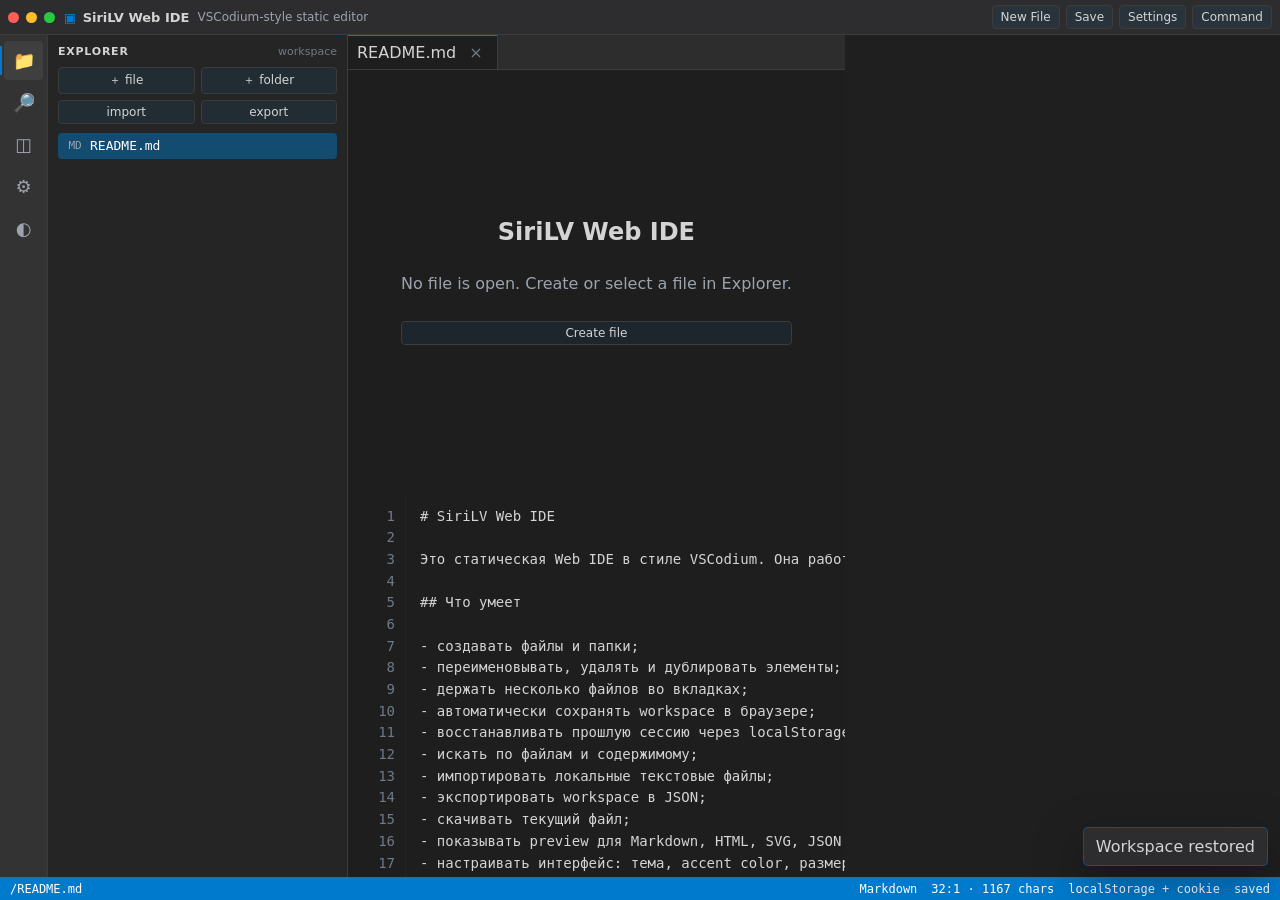
==== web/index.html @ 9ee722bd "Bump Web IDE assets and keep editor shell stable" ====
<!doctype html>
<html lang="ru">
<head>
  <meta charset="utf-8">
  <meta name="viewport" content="width=device-width, initial-scale=1, viewport-fit=cover">
  <meta name="theme-color" content="#1f1f1f">
  <meta name="description" content="SiriLV Web IDE — VSCodium-like static browser IDE for editing files on any device.">
  <title>SiriLV Web IDE</title>
  <link rel="icon" type="image/svg+xml" href="favicon.svg">
  <link rel="stylesheet" href="styles.css?v=20260620-6">
</head>
<body>
  <div class="ide-shell" data-sidebar="explorer">
    <header class="titlebar">
      <button id="toggleSidebar" class="title-icon mobile-only" type="button" aria-label="Open sidebar">☰</button>
      <div class="window-controls" aria-hidden="true"><span></span><span></span><span></span></div>
      <div class="brand"><span class="brand-mark">▣</span><b>SiriLV Web IDE</b><span>VSCodium-style static editor</span></div>
      <nav class="title-actions" aria-label="Project actions">
        <button id="newFileTop" type="button">New File</button>
        <button id="saveTop" type="button">Save</button>
        <button id="settingsTop" type="button">Settings</button>
        <button id="paletteTop" type="button">Command</button>
      </nav>
    </header>

    <aside class="activitybar" aria-label="Activity bar">
      <button class="activity active" type="button" data-panel="explorer" title="Explorer">📁</button>
      <button class="activity" type="button" data-panel="search" title="Search">🔎</button>
      <button class="activity" type="button" data-action="preview" title="Preview">◫</button>
      <button class="activity" type="button" data-panel="settings" title="Settings">⚙</button>
      <button class="activity" type="button" data-action="theme" title="Theme">◐</button>
    </aside>

    <aside id="sidebar" class="sidebar" aria-label="Side bar">
      <section class="side-panel" data-panel-view="explorer">
        <div class="side-head"><b>Explorer</b><span id="workspaceName">workspace</span></div>
        <div class="explorer-actions">
          <button id="newFileSide" type="button" title="New file">＋ file</button>
          <button id="newFolderSide" type="button" title="New folder">＋ folder</button>
          <button id="importSide" type="button" title="Import files">import</button>
          <button id="exportSide" type="button" title="Export workspace">export</button>
        </div>
        <div id="fileTree" class="file-tree" role="tree"></div>
      </section>

      <section class="side-panel" data-panel-view="search" hidden>
        <div class="side-head"><b>Search</b><span>workspace</span></div>
        <input id="searchInput" class="input" type="search" placeholder="Search files and content">
        <div id="searchResults" class="search-results"></div>
      </section>

      <section class="side-panel" data-panel-view="settings" hidden>
        <div class="side-head"><b>Settings</b><span>interface</span></div>
        <div class="settings-grid">
          <label>Theme<select id="setTheme"><option value="dark">Dark</option><option value="light">Light</option><option value="contrast">High contrast</option></select></label>
          <label>Accent<input id="setAccent" type="color"></label>
          <label>Font size<input id="setFontSize" type="range" min="12" max="22"></label>
          <label>Line height<input id="setLineHeight" type="range" min="120" max="190"></label>
          <label>Tab size<input id="setTabSize" type="number" min="2" max="8"></label>
          <label>Explorer width<input id="setSidebarWidth" type="range" min="240" max="440"></label>
          <label class="check"><input id="setWordWrap" type="checkbox"> Word wrap</label>
          <label class="check"><input id="setCompact" type="checkbox"> Compact UI</label>
          <label class="check"><input id="setAutosave" type="checkbox"> Autosave</label>
        </div>
        <div class="settings-actions">
          <button id="resetSettings" type="button">Reset settings</button>
          <button id="resetWorkspace" type="button">Reset workspace</button>
        </div>
      </section>
    </aside>

    <main class="editor-area" aria-label="Editor area">
      <div id="tabs" class="tabs" role="tablist"></div>
      <section id="emptyState" class="empty-state" hidden>
        <h1>SiriLV Web IDE</h1>
        <p>No file is open. Create or select a file in Explorer.</p>
        <button id="emptyNewFile" type="button">Create file</button>
      </section>
      <section id="editorWrap" class="editor-wrap">
        <pre id="lineNumbers" class="line-numbers" aria-hidden="true">1</pre>
        <textarea id="editor" class="editor" spellcheck="false" autocomplete="off" autocapitalize="off" aria-label="Code editor"></textarea>
      </section>
    </main>

    <aside id="previewPanel" class="preview-panel" hidden>
      <header><b id="previewTitle">Preview</b><button id="closePreview" type="button" aria-label="Close preview">×</button></header>
      <div id="previewBody" class="preview-body"></div>
    </aside>

    <footer class="statusbar">
      <span id="statusPath">/README.md</span>
      <span id="statusLang">Markdown</span>
      <span id="statusStats">1:1 · 0 chars</span>
      <span id="statusStorage">cookie/local</span>
      <span id="statusSaved">saved</span>
    </footer>
  </div>

  <div id="contextMenu" class="context-menu" hidden></div>
  <div id="toast" class="toast" role="status" aria-live="polite"></div>

  <section id="commandModal" class="modal" hidden>
    <div class="modal-card">
      <header><b>Command Palette</b><button id="closeCommands" type="button" aria-label="Close command palette">×</button></header>
      <input id="commandInput" class="input" type="search" placeholder="Type a command">
      <div id="commandList" class="command-list"></div>
    </div>
  </section>

  <input id="fileInput" type="file" multiple hidden>
  <script src="app.js?v=20260620-6" defer></script>
</body>
</html>
---- web/styles.css ----
:root{
  color-scheme:dark;
  --bg:#1f1f1f;--side:#252526;--side2:#2d2d30;--act:#333;--editor:#1e1e1e;
  --tab:#2d2d2d;--line:#3c3c3c;--text:#d4d4d4;--muted:#9da3ad;--dim:#707a86;
  --accent:#007acc;--accent-rgb:0,122,204;--bad:#f48771;--good:#4ec9b0;
  --font-size:14px;--line-height:1.55;--tab-size:2;--sidebar-width:300px;
  --mono:"Cascadia Code","JetBrains Mono",Consolas,monospace;--sans:Inter,system-ui,-apple-system,"Segoe UI",sans-serif;
}
[data-theme=light]{color-scheme:light;--bg:#f3f3f3;--side:#f3f3f3;--side2:#e8e8e8;--act:#e5e5e5;--editor:#fff;--tab:#ececec;--line:#d0d0d0;--text:#1f2328;--muted:#59636e;--dim:#7d8590}
[data-theme=contrast]{color-scheme:dark;--bg:#000;--side:#000;--side2:#101010;--act:#000;--editor:#000;--tab:#111;--line:#777;--text:#fff;--muted:#ddd;--dim:#aaa}
*{box-sizing:border-box}html,body{height:100%;margin:0}body{overflow:hidden;background:var(--bg);color:var(--text);font-family:var(--sans);-webkit-font-smoothing:antialiased}button,input,textarea,select{font:inherit}button{color:inherit}button:focus-visible,input:focus-visible,textarea:focus-visible,select:focus-visible{outline:2px solid var(--accent);outline-offset:-2px}
.ide-shell{height:100dvh;display:grid;grid-template-columns:48px var(--sidebar-width) minmax(0,1fr) minmax(320px,34vw);grid-template-rows:35px minmax(0,1fr) 23px;grid-template-areas:"title title title title" "activity sidebar editor preview" "status status status status";background:var(--bg)}
.titlebar{grid-area:title;height:35px;display:flex;align-items:center;gap:10px;padding:0 8px;background:var(--side2);border-bottom:1px solid var(--line);user-select:none}.window-controls{display:flex;gap:7px}.window-controls span{width:11px;height:11px;border-radius:50%;background:#ff5f57}.window-controls span:nth-child(2){background:#ffbd2e}.window-controls span:nth-child(3){background:#28ca42}.brand{min-width:0;display:flex;align-items:center;gap:8px;flex:1}.brand-mark{color:var(--accent);font-family:var(--mono)}.brand b{font-size:13px;white-space:nowrap}.brand span:last-child{color:var(--muted);font-size:12px;overflow:hidden;text-overflow:ellipsis;white-space:nowrap}.title-actions{display:flex;gap:6px}.title-actions button,.explorer-actions button,.settings-actions button,.empty-state button,.title-icon{border:1px solid var(--line);background:rgba(var(--accent-rgb),.08);border-radius:4px;padding:4px 8px;color:var(--text);cursor:pointer;font-size:12px}.title-actions button:hover,.explorer-actions button:hover,.settings-actions button:hover,.empty-state button:hover{background:rgba(var(--accent-rgb),.2);border-color:var(--accent)}
.activitybar{grid-area:activity;display:flex;flex-direction:column;gap:3px;padding:6px 4px;background:var(--act);border-right:1px solid var(--line)}.activity{width:39px;height:39px;border:0;border-radius:4px;background:transparent;color:var(--muted);cursor:pointer;font-size:18px;position:relative}.activity:hover,.activity.active{color:var(--text);background:rgba(255,255,255,.06)}.activity.active:before{content:"";position:absolute;left:-4px;top:5px;bottom:5px;width:2px;background:var(--accent)}
.sidebar{grid-area:sidebar;min-width:0;overflow:auto;background:var(--side);border-right:1px solid var(--line)}.side-panel{padding:10px}.side-head{display:flex;justify-content:space-between;gap:8px;align-items:baseline;margin-bottom:9px}.side-head b{text-transform:uppercase;letter-spacing:.07em;font-size:11px}.side-head span{color:var(--dim);font-size:11px;overflow:hidden;text-overflow:ellipsis;white-space:nowrap}.explorer-actions{display:grid;grid-template-columns:repeat(2,minmax(0,1fr));gap:6px;margin-bottom:9px}.input,.settings-grid input,.settings-grid select{width:100%;border:1px solid var(--line);background:var(--editor);color:var(--text);border-radius:4px;padding:7px 8px}
.file-tree{font:13px/1.42 var(--mono)}.tree-root,.tree-children{display:grid;gap:1px}.tree-children{margin-left:14px}.tree-row{width:100%;min-width:0;display:grid;grid-template-columns:22px minmax(0,1fr);gap:4px;align-items:center;border:0;border-radius:4px;padding:4px 6px;background:transparent;color:var(--text);text-align:left;cursor:pointer}.tree-row:hover,.tree-row.active{background:rgba(var(--accent-rgb),.16)}.tree-row.active{color:#fff;background:rgba(var(--accent-rgb),.45)}.tree-icon{color:var(--muted);font-size:11px;text-align:center}.tree-name{overflow:hidden;text-overflow:ellipsis;white-space:nowrap}.tree-node.collapsed>.tree-children{display:none}
.search-results{display:grid;gap:6px;margin-top:10px}.search-item{border:1px solid transparent;border-radius:5px;background:transparent;color:var(--text);padding:7px;cursor:pointer;text-align:left}.search-item:hover{background:rgba(var(--accent-rgb),.12);border-color:rgba(var(--accent-rgb),.25)}.search-item b{display:block;color:var(--accent);font:12px var(--mono);overflow:hidden;text-overflow:ellipsis;white-space:nowrap}.search-item span{display:block;color:var(--muted);font-size:12px;overflow:hidden;text-overflow:ellipsis;white-space:nowrap}.settings-grid{display:grid;gap:10px}.settings-grid label{display:grid;gap:5px;color:var(--muted);font-size:12px}.settings-grid .check{grid-template-columns:auto 1fr;align-items:center;color:var(--text)}.settings-grid .check input{width:auto}.settings-actions{display:grid;gap:7px;margin-top:14px}
.editor-area{grid-area:editor;min-width:0;min-height:0;display:flex;flex-direction:column;background:var(--editor)}.tabs{height:35px;display:flex;align-items:end;overflow-x:auto;overflow-y:hidden;background:var(--tab);border-bottom:1px solid var(--line)}.tab{height:34px;max-width:240px;min-width:90px;display:flex;align-items:center;gap:8px;border:0;border-right:1px solid var(--line);background:var(--tab);color:var(--muted);cursor:pointer;padding:0 9px}.tab.active{background:var(--editor);color:var(--text);box-shadow:inset 0 1px 0 var(--accent)}.tab.dirty span:after{content:" •";color:var(--good)}.tab span{flex:1;overflow:hidden;text-overflow:ellipsis;white-space:nowrap}.tab i{font-style:normal;color:var(--dim);border-radius:4px;padding:0 5px}.tab i:hover{color:var(--text);background:rgba(255,255,255,.1)}
.editor-wrap{min-height:0;flex:1;display:grid;grid-template-columns:58px minmax(0,1fr);background:var(--editor)}.line-numbers,.editor{margin:0;border:0;outline:0;font:var(--font-size)/var(--line-height) var(--mono);tab-size:var(--tab-size)}.line-numbers{overflow:hidden;text-align:right;padding:12px 10px;color:var(--dim);background:var(--editor);border-right:1px solid rgba(255,255,255,.03);user-select:none}.editor{width:100%;height:100%;resize:none;padding:12px 14px;color:var(--text);background:transparent;caret-color:var(--accent);overflow:auto;white-space:pre}[data-wrap=true] .editor{white-space:pre-wrap;word-break:break-word}.empty-state{min-height:0;flex:1;display:grid;place-content:center;gap:12px;padding:20px;color:var(--muted);text-align:center}.empty-state h1{margin:0;color:var(--text)}
.preview-panel{grid-area:preview;min-width:0;min-height:0;display:flex;flex-direction:column;background:var(--side);border-left:1px solid var(--line)}.preview-panel[hidden]{display:none}.preview-panel header,.modal-card header{height:35px;display:flex;align-items:center;justify-content:space-between;gap:8px;padding:0 10px;border-bottom:1px solid var(--line);background:var(--side2)}.preview-panel button,.modal-card header button{border:0;background:transparent;color:var(--muted);font-size:22px;cursor:pointer}.preview-body{min-height:0;flex:1;overflow:auto;padding:12px}.preview-body iframe{width:100%;height:100%;min-height:420px;border:1px solid var(--line);background:#fff}.preview-body pre{margin:0;white-space:pre-wrap;font:13px/1.55 var(--mono)}.markdown-preview{line-height:1.65}.markdown-preview h1,.markdown-preview h2,.markdown-preview h3{color:var(--text)}.markdown-preview code{font-family:var(--mono);padding:2px 5px;border-radius:4px;background:rgba(255,255,255,.08)}
.statusbar{grid-area:status;display:flex;align-items:center;gap:14px;overflow:auto;padding:0 10px;background:var(--accent);color:#fff;font:12px var(--mono);white-space:nowrap}.statusbar span:first-child{flex:1;overflow:hidden;text-overflow:ellipsis}.context-menu{position:fixed;z-index:1000;width:188px;padding:5px;border:1px solid var(--line);border-radius:5px;background:var(--side2);box-shadow:0 18px 50px rgba(0,0,0,.35)}.context-menu button{display:block;width:100%;border:0;border-radius:4px;background:transparent;color:var(--text);padding:7px 9px;text-align:left;cursor:pointer}.context-menu button:hover{background:rgba(var(--accent-rgb),.24)}.toast{position:fixed;right:12px;bottom:34px;z-index:1100;opacity:0;transform:translateY(8px);pointer-events:none;padding:9px 12px;border:1px solid rgba(var(--accent-rgb),.45);border-radius:5px;background:var(--side2);box-shadow:0 18px 50px rgba(0,0,0,.35);transition:.16s}.toast.show{opacity:1;transform:translateY(0)}.toast.error{border-color:var(--bad);color:var(--bad)}
.modal{position:fixed;inset:0;z-index:900;display:grid;place-items:start center;padding:10vh 14px;background:rgba(0,0,0,.45)}.modal[hidden]{display:none}.modal-card{width:min(680px,100%);max-height:78vh;overflow:hidden;display:flex;flex-direction:column;border:1px solid var(--line);border-radius:8px;background:var(--side);box-shadow:0 24px 70px rgba(0,0,0,.45)}.modal-card .input{border-radius:0;border-left:0;border-right:0}.command-list{overflow:auto;padding:6px}.command-list button{display:block;width:100%;border:0;border-radius:5px;background:transparent;color:var(--text);padding:10px;text-align:left;cursor:pointer}.command-list button:hover,.command-list button.active{background:rgba(var(--accent-rgb),.22)}.empty{color:var(--dim);padding:8px;font-size:12px}.mobile-only{display:none}
@media(max-width:980px){.ide-shell{grid-template-columns:48px minmax(0,1fr);grid-template-areas:"title title" "activity editor" "status status"}.sidebar{position:fixed;left:48px;top:35px;bottom:23px;z-index:600;width:min(var(--sidebar-width),calc(100vw - 48px));transform:translateX(-112%);transition:.18s;box-shadow:0 24px 70px rgba(0,0,0,.45)}body.show-sidebar .sidebar{transform:translateX(0)}.preview-panel{position:fixed;right:0;top:35px;bottom:23px;z-index:520;width:min(460px,100vw);box-shadow:0 24px 70px rgba(0,0,0,.45)}.mobile-only{display:inline-flex}.brand span:last-child,.title-actions button:nth-child(4){display:none}}
@media(max-width:560px){.ide-shell{grid-template-columns:minmax(0,1fr);grid-template-areas:"title" "editor" "status"}.activitybar{display:none}.sidebar{left:0;width:min(360px,92vw)}.titlebar{gap:5px}.window-controls{display:none}.brand b{font-size:12px}.title-actions button{padding:4px 6px;font-size:11px}.title-actions button:nth-child(1){display:none}.editor-wrap{grid-template-columns:42px minmax(0,1fr)}.line-numbers,.editor{font-size:max(13px,var(--font-size))}.line-numbers{padding-left:4px;padding-right:6px}.editor{padding-left:9px}.statusbar{gap:9px;font-size:11px}.toast{left:10px;right:10px;text-align:center}}
@media(prefers-reduced-motion:reduce){*{animation-duration:.001ms!important;transition-duration:.001ms!important}}
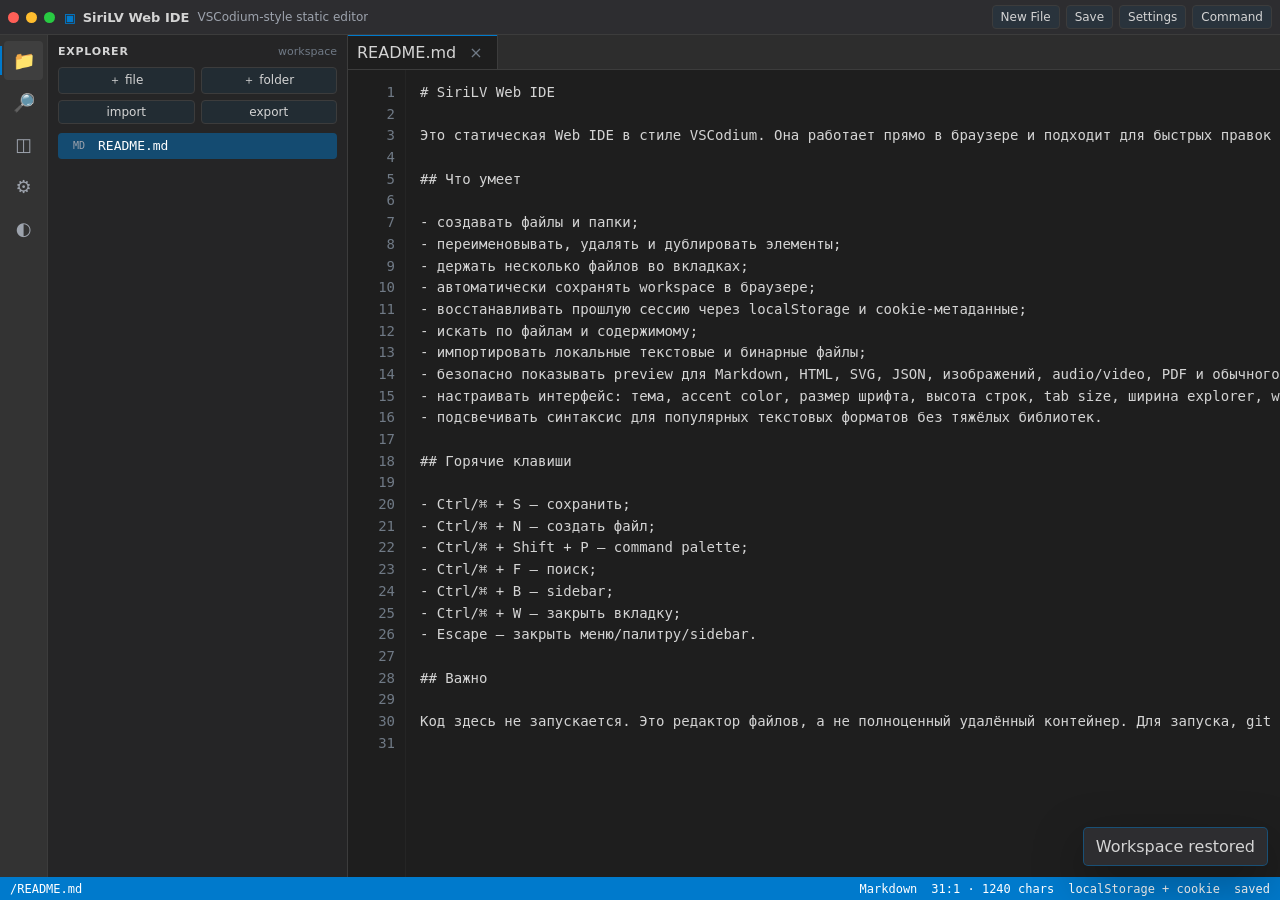
==== commit c274c4ff: "Bump Web IDE CSS after preview layout fix" ====
--- a/web/index.html
+++ b/web/index.html
@@ -7,7 +7,7 @@
   <meta name="description" content="SiriLV Web IDE — VSCodium-like static browser IDE for editing files on any device.">
   <title>SiriLV Web IDE</title>
   <link rel="icon" type="image/svg+xml" href="favicon.svg">
-  <link rel="stylesheet" href="styles.css?v=20260620-6">
+  <link rel="stylesheet" href="styles.css?v=20260620-7">
 </head>
 <body>
   <div class="ide-shell" data-sidebar="explorer">
--- a/web/styles.css
+++ b/web/styles.css
@@ -8,18 +8,19 @@
 }
 [data-theme=light]{color-scheme:light;--bg:#f3f3f3;--side:#f3f3f3;--side2:#e8e8e8;--act:#e5e5e5;--editor:#fff;--tab:#ececec;--line:#d0d0d0;--text:#1f2328;--muted:#59636e;--dim:#7d8590}
 [data-theme=contrast]{color-scheme:dark;--bg:#000;--side:#000;--side2:#101010;--act:#000;--editor:#000;--tab:#111;--line:#777;--text:#fff;--muted:#ddd;--dim:#aaa}
-*{box-sizing:border-box}html,body{height:100%;margin:0}body{overflow:hidden;background:var(--bg);color:var(--text);font-family:var(--sans);-webkit-font-smoothing:antialiased}button,input,textarea,select{font:inherit}button{color:inherit}button:focus-visible,input:focus-visible,textarea:focus-visible,select:focus-visible{outline:2px solid var(--accent);outline-offset:-2px}
-.ide-shell{height:100dvh;display:grid;grid-template-columns:48px var(--sidebar-width) minmax(0,1fr) minmax(320px,34vw);grid-template-rows:35px minmax(0,1fr) 23px;grid-template-areas:"title title title title" "activity sidebar editor preview" "status status status status";background:var(--bg)}
-.titlebar{grid-area:title;height:35px;display:flex;align-items:center;gap:10px;padding:0 8px;background:var(--side2);border-bottom:1px solid var(--line);user-select:none}.window-controls{display:flex;gap:7px}.window-controls span{width:11px;height:11px;border-radius:50%;background:#ff5f57}.window-controls span:nth-child(2){background:#ffbd2e}.window-controls span:nth-child(3){background:#28ca42}.brand{min-width:0;display:flex;align-items:center;gap:8px;flex:1}.brand-mark{color:var(--accent);font-family:var(--mono)}.brand b{font-size:13px;white-space:nowrap}.brand span:last-child{color:var(--muted);font-size:12px;overflow:hidden;text-overflow:ellipsis;white-space:nowrap}.title-actions{display:flex;gap:6px}.title-actions button,.explorer-actions button,.settings-actions button,.empty-state button,.title-icon{border:1px solid var(--line);background:rgba(var(--accent-rgb),.08);border-radius:4px;padding:4px 8px;color:var(--text);cursor:pointer;font-size:12px}.title-actions button:hover,.explorer-actions button:hover,.settings-actions button:hover,.empty-state button:hover{background:rgba(var(--accent-rgb),.2);border-color:var(--accent)}
+[data-compact=true]{--font-size:13px}*{box-sizing:border-box}html,body{height:100%;margin:0}body{overflow:hidden;background:var(--bg);color:var(--text);font-family:var(--sans);-webkit-font-smoothing:antialiased}[hidden]{display:none!important}button,input,textarea,select{font:inherit}button{color:inherit}button:focus-visible,input:focus-visible,textarea:focus-visible,select:focus-visible{outline:2px solid var(--accent);outline-offset:-2px}
+.ide-shell{height:100dvh;display:grid;grid-template-columns:48px var(--sidebar-width) minmax(0,1fr);grid-template-rows:35px minmax(0,1fr) 23px;grid-template-areas:"title title title" "activity sidebar editor" "status status status";background:var(--bg)}.ide-shell:has(.preview-panel:not([hidden])){grid-template-columns:48px var(--sidebar-width) minmax(0,1fr) minmax(320px,34vw);grid-template-areas:"title title title title" "activity sidebar editor preview" "status status status status"}
+.titlebar{grid-area:title;height:35px;display:flex;align-items:center;gap:10px;padding:0 8px;background:var(--side2);border-bottom:1px solid var(--line);user-select:none}.window-controls{display:flex;gap:7px}.window-controls span{width:11px;height:11px;border-radius:50%;background:#ff5f57}.window-controls span:nth-child(2){background:#ffbd2e}.window-controls span:nth-child(3){background:#28ca42}.brand{min-width:0;display:flex;align-items:center;gap:8px;flex:1}.brand-mark{color:var(--accent);font-family:var(--mono)}.brand b{font-size:13px;white-space:nowrap}.brand span:last-child{color:var(--muted);font-size:12px;overflow:hidden;text-overflow:ellipsis;white-space:nowrap}.title-actions{display:flex;gap:6px}.title-actions button,.explorer-actions button,.settings-actions button,.empty-state button,.title-icon,.binary-actions button{border:1px solid var(--line);background:rgba(var(--accent-rgb),.08);border-radius:4px;padding:4px 8px;color:var(--text);cursor:pointer;font-size:12px}.title-actions button:hover,.explorer-actions button:hover,.settings-actions button:hover,.empty-state button:hover,.binary-actions button:hover{background:rgba(var(--accent-rgb),.2);border-color:var(--accent)}
 .activitybar{grid-area:activity;display:flex;flex-direction:column;gap:3px;padding:6px 4px;background:var(--act);border-right:1px solid var(--line)}.activity{width:39px;height:39px;border:0;border-radius:4px;background:transparent;color:var(--muted);cursor:pointer;font-size:18px;position:relative}.activity:hover,.activity.active{color:var(--text);background:rgba(255,255,255,.06)}.activity.active:before{content:"";position:absolute;left:-4px;top:5px;bottom:5px;width:2px;background:var(--accent)}
 .sidebar{grid-area:sidebar;min-width:0;overflow:auto;background:var(--side);border-right:1px solid var(--line)}.side-panel{padding:10px}.side-head{display:flex;justify-content:space-between;gap:8px;align-items:baseline;margin-bottom:9px}.side-head b{text-transform:uppercase;letter-spacing:.07em;font-size:11px}.side-head span{color:var(--dim);font-size:11px;overflow:hidden;text-overflow:ellipsis;white-space:nowrap}.explorer-actions{display:grid;grid-template-columns:repeat(2,minmax(0,1fr));gap:6px;margin-bottom:9px}.input,.settings-grid input,.settings-grid select{width:100%;border:1px solid var(--line);background:var(--editor);color:var(--text);border-radius:4px;padding:7px 8px}
-.file-tree{font:13px/1.42 var(--mono)}.tree-root,.tree-children{display:grid;gap:1px}.tree-children{margin-left:14px}.tree-row{width:100%;min-width:0;display:grid;grid-template-columns:22px minmax(0,1fr);gap:4px;align-items:center;border:0;border-radius:4px;padding:4px 6px;background:transparent;color:var(--text);text-align:left;cursor:pointer}.tree-row:hover,.tree-row.active{background:rgba(var(--accent-rgb),.16)}.tree-row.active{color:#fff;background:rgba(var(--accent-rgb),.45)}.tree-icon{color:var(--muted);font-size:11px;text-align:center}.tree-name{overflow:hidden;text-overflow:ellipsis;white-space:nowrap}.tree-node.collapsed>.tree-children{display:none}
+.file-tree{font:13px/1.42 var(--mono)}.tree-root,.tree-children{display:grid;gap:1px}.tree-children{margin-left:14px}.tree-row{width:100%;min-width:0;display:grid;grid-template-columns:30px minmax(0,1fr);gap:4px;align-items:center;border:0;border-radius:4px;padding:4px 6px;background:transparent;color:var(--text);text-align:left;cursor:pointer}.tree-row:hover,.tree-row.active{background:rgba(var(--accent-rgb),.16)}.tree-row.active{color:#fff;background:rgba(var(--accent-rgb),.45)}.tree-icon{color:var(--muted);font-size:10px;text-align:center}.tree-name{overflow:hidden;text-overflow:ellipsis;white-space:nowrap}.tree-node.collapsed>.tree-children{display:none}
 .search-results{display:grid;gap:6px;margin-top:10px}.search-item{border:1px solid transparent;border-radius:5px;background:transparent;color:var(--text);padding:7px;cursor:pointer;text-align:left}.search-item:hover{background:rgba(var(--accent-rgb),.12);border-color:rgba(var(--accent-rgb),.25)}.search-item b{display:block;color:var(--accent);font:12px var(--mono);overflow:hidden;text-overflow:ellipsis;white-space:nowrap}.search-item span{display:block;color:var(--muted);font-size:12px;overflow:hidden;text-overflow:ellipsis;white-space:nowrap}.settings-grid{display:grid;gap:10px}.settings-grid label{display:grid;gap:5px;color:var(--muted);font-size:12px}.settings-grid .check{grid-template-columns:auto 1fr;align-items:center;color:var(--text)}.settings-grid .check input{width:auto}.settings-actions{display:grid;gap:7px;margin-top:14px}
 .editor-area{grid-area:editor;min-width:0;min-height:0;display:flex;flex-direction:column;background:var(--editor)}.tabs{height:35px;display:flex;align-items:end;overflow-x:auto;overflow-y:hidden;background:var(--tab);border-bottom:1px solid var(--line)}.tab{height:34px;max-width:240px;min-width:90px;display:flex;align-items:center;gap:8px;border:0;border-right:1px solid var(--line);background:var(--tab);color:var(--muted);cursor:pointer;padding:0 9px}.tab.active{background:var(--editor);color:var(--text);box-shadow:inset 0 1px 0 var(--accent)}.tab.dirty span:after{content:" •";color:var(--good)}.tab span{flex:1;overflow:hidden;text-overflow:ellipsis;white-space:nowrap}.tab i{font-style:normal;color:var(--dim);border-radius:4px;padding:0 5px}.tab i:hover{color:var(--text);background:rgba(255,255,255,.1)}
-.editor-wrap{min-height:0;flex:1;display:grid;grid-template-columns:58px minmax(0,1fr);background:var(--editor)}.line-numbers,.editor{margin:0;border:0;outline:0;font:var(--font-size)/var(--line-height) var(--mono);tab-size:var(--tab-size)}.line-numbers{overflow:hidden;text-align:right;padding:12px 10px;color:var(--dim);background:var(--editor);border-right:1px solid rgba(255,255,255,.03);user-select:none}.editor{width:100%;height:100%;resize:none;padding:12px 14px;color:var(--text);background:transparent;caret-color:var(--accent);overflow:auto;white-space:pre}[data-wrap=true] .editor{white-space:pre-wrap;word-break:break-word}.empty-state{min-height:0;flex:1;display:grid;place-content:center;gap:12px;padding:20px;color:var(--muted);text-align:center}.empty-state h1{margin:0;color:var(--text)}
-.preview-panel{grid-area:preview;min-width:0;min-height:0;display:flex;flex-direction:column;background:var(--side);border-left:1px solid var(--line)}.preview-panel[hidden]{display:none}.preview-panel header,.modal-card header{height:35px;display:flex;align-items:center;justify-content:space-between;gap:8px;padding:0 10px;border-bottom:1px solid var(--line);background:var(--side2)}.preview-panel button,.modal-card header button{border:0;background:transparent;color:var(--muted);font-size:22px;cursor:pointer}.preview-body{min-height:0;flex:1;overflow:auto;padding:12px}.preview-body iframe{width:100%;height:100%;min-height:420px;border:1px solid var(--line);background:#fff}.preview-body pre{margin:0;white-space:pre-wrap;font:13px/1.55 var(--mono)}.markdown-preview{line-height:1.65}.markdown-preview h1,.markdown-preview h2,.markdown-preview h3{color:var(--text)}.markdown-preview code{font-family:var(--mono);padding:2px 5px;border-radius:4px;background:rgba(255,255,255,.08)}
+.editor-wrap{min-height:0;flex:1;display:grid;grid-template-columns:58px minmax(0,1fr);background:var(--editor)}.line-numbers,.editor,.highlight-layer{margin:0;border:0;outline:0;font:var(--font-size)/var(--line-height) var(--mono);tab-size:var(--tab-size)}.line-numbers{overflow:hidden;text-align:right;padding:12px 10px;color:var(--dim);background:var(--editor);border-right:1px solid rgba(255,255,255,.03);user-select:none}.editor-cell{position:relative;min-width:0;min-height:0;overflow:hidden}.highlight-layer,.editor{position:absolute;inset:0;width:100%;height:100%;padding:12px 14px;overflow:auto;white-space:pre}.highlight-layer{pointer-events:none;color:var(--text);background:transparent}.editor{resize:none;color:transparent;background:transparent;caret-color:var(--text);z-index:2}.editor::selection{background:rgba(var(--accent-rgb),.38);color:transparent}.editor-cell.no-highlight .editor{color:var(--text)}.editor-cell.no-highlight .highlight-layer{display:none}[data-wrap=true] .editor,[data-wrap=true] .highlight-layer{white-space:pre-wrap;word-break:break-word}.tok-com{color:#6a9955}.tok-str{color:#ce9178}.tok-kw{color:#569cd6}.tok-key{color:#9cdcfe}.tok-num{color:#b5cea8}.empty-state{min-height:0;flex:1;display:grid;place-content:center;gap:12px;padding:20px;color:var(--muted);text-align:center}.empty-state h1{margin:0;color:var(--text)}
+.binary-view{min-height:0;flex:1;overflow:auto;padding:18px;background:var(--editor)}.binary-card{max-width:980px;margin:0 auto;border:1px solid var(--line);background:rgba(255,255,255,.03);border-radius:8px;padding:16px}.binary-card h2{margin:0 0 6px}.binary-card p{margin:0 0 12px;color:var(--muted)}.binary-actions{margin:0 0 14px}.binary-image{display:block;max-width:100%;max-height:72vh;margin:auto;object-fit:contain;background:#111}.binary-frame{width:100%;height:70vh;border:1px solid var(--line);background:#fff}.binary-card audio,.binary-card video,.preview-body audio,.preview-body video{width:100%;max-height:72vh}.binary-placeholder{display:grid;place-items:center;min-height:240px;border:1px dashed var(--line);color:var(--muted)}
+.preview-panel{grid-area:preview;min-width:0;min-height:0;display:flex;flex-direction:column;background:var(--side);border-left:1px solid var(--line)}.preview-panel header,.modal-card header{height:35px;display:flex;align-items:center;justify-content:space-between;gap:8px;padding:0 10px;border-bottom:1px solid var(--line);background:var(--side2)}.preview-panel button,.modal-card header button{border:0;background:transparent;color:var(--muted);font-size:22px;cursor:pointer}.preview-body{min-height:0;flex:1;overflow:auto;padding:12px}.preview-body iframe{width:100%;height:100%;min-height:420px;border:1px solid var(--line);background:#fff}.preview-body pre{margin:0;white-space:pre-wrap;font:13px/1.55 var(--mono)}.preview-body .binary-image{max-height:70vh}.svg-preview svg{max-width:100%;height:auto}.markdown-preview{line-height:1.65}.markdown-preview h1,.markdown-preview h2,.markdown-preview h3{color:var(--text)}.markdown-preview code{font-family:var(--mono);padding:2px 5px;border-radius:4px;background:rgba(255,255,255,.08)}
 .statusbar{grid-area:status;display:flex;align-items:center;gap:14px;overflow:auto;padding:0 10px;background:var(--accent);color:#fff;font:12px var(--mono);white-space:nowrap}.statusbar span:first-child{flex:1;overflow:hidden;text-overflow:ellipsis}.context-menu{position:fixed;z-index:1000;width:188px;padding:5px;border:1px solid var(--line);border-radius:5px;background:var(--side2);box-shadow:0 18px 50px rgba(0,0,0,.35)}.context-menu button{display:block;width:100%;border:0;border-radius:4px;background:transparent;color:var(--text);padding:7px 9px;text-align:left;cursor:pointer}.context-menu button:hover{background:rgba(var(--accent-rgb),.24)}.toast{position:fixed;right:12px;bottom:34px;z-index:1100;opacity:0;transform:translateY(8px);pointer-events:none;padding:9px 12px;border:1px solid rgba(var(--accent-rgb),.45);border-radius:5px;background:var(--side2);box-shadow:0 18px 50px rgba(0,0,0,.35);transition:.16s}.toast.show{opacity:1;transform:translateY(0)}.toast.error{border-color:var(--bad);color:var(--bad)}
-.modal{position:fixed;inset:0;z-index:900;display:grid;place-items:start center;padding:10vh 14px;background:rgba(0,0,0,.45)}.modal[hidden]{display:none}.modal-card{width:min(680px,100%);max-height:78vh;overflow:hidden;display:flex;flex-direction:column;border:1px solid var(--line);border-radius:8px;background:var(--side);box-shadow:0 24px 70px rgba(0,0,0,.45)}.modal-card .input{border-radius:0;border-left:0;border-right:0}.command-list{overflow:auto;padding:6px}.command-list button{display:block;width:100%;border:0;border-radius:5px;background:transparent;color:var(--text);padding:10px;text-align:left;cursor:pointer}.command-list button:hover,.command-list button.active{background:rgba(var(--accent-rgb),.22)}.empty{color:var(--dim);padding:8px;font-size:12px}.mobile-only{display:none}
-@media(max-width:980px){.ide-shell{grid-template-columns:48px minmax(0,1fr);grid-template-areas:"title title" "activity editor" "status status"}.sidebar{position:fixed;left:48px;top:35px;bottom:23px;z-index:600;width:min(var(--sidebar-width),calc(100vw - 48px));transform:translateX(-112%);transition:.18s;box-shadow:0 24px 70px rgba(0,0,0,.45)}body.show-sidebar .sidebar{transform:translateX(0)}.preview-panel{position:fixed;right:0;top:35px;bottom:23px;z-index:520;width:min(460px,100vw);box-shadow:0 24px 70px rgba(0,0,0,.45)}.mobile-only{display:inline-flex}.brand span:last-child,.title-actions button:nth-child(4){display:none}}
-@media(max-width:560px){.ide-shell{grid-template-columns:minmax(0,1fr);grid-template-areas:"title" "editor" "status"}.activitybar{display:none}.sidebar{left:0;width:min(360px,92vw)}.titlebar{gap:5px}.window-controls{display:none}.brand b{font-size:12px}.title-actions button{padding:4px 6px;font-size:11px}.title-actions button:nth-child(1){display:none}.editor-wrap{grid-template-columns:42px minmax(0,1fr)}.line-numbers,.editor{font-size:max(13px,var(--font-size))}.line-numbers{padding-left:4px;padding-right:6px}.editor{padding-left:9px}.statusbar{gap:9px;font-size:11px}.toast{left:10px;right:10px;text-align:center}}
+.modal{position:fixed;inset:0;z-index:900;display:grid;place-items:start center;padding:10vh 14px;background:rgba(0,0,0,.45)}.modal-card{width:min(680px,100%);max-height:78vh;overflow:hidden;display:flex;flex-direction:column;border:1px solid var(--line);border-radius:8px;background:var(--side);box-shadow:0 24px 70px rgba(0,0,0,.45)}.modal-card .input{border-radius:0;border-left:0;border-right:0}.command-list{overflow:auto;padding:6px}.command-list button{display:block;width:100%;border:0;border-radius:5px;background:transparent;color:var(--text);padding:10px;text-align:left;cursor:pointer}.command-list button:hover,.command-list button.active{background:rgba(var(--accent-rgb),.22)}.empty{color:var(--dim);padding:8px;font-size:12px}.mobile-only{display:none}
+@media(max-width:980px){.ide-shell{grid-template-columns:48px minmax(0,1fr);grid-template-areas:"title title" "activity editor" "status status"}.ide-shell:has(.preview-panel:not([hidden])){grid-template-columns:48px minmax(0,1fr);grid-template-areas:"title title" "activity editor" "status status"}.sidebar{position:fixed;left:48px;top:35px;bottom:23px;z-index:600;width:min(var(--sidebar-width),calc(100vw - 48px));transform:translateX(-112%);transition:.18s;box-shadow:0 24px 70px rgba(0,0,0,.45)}body.show-sidebar .sidebar{transform:translateX(0)}.preview-panel{position:fixed;right:0;top:35px;bottom:23px;z-index:520;width:min(460px,100vw);box-shadow:0 24px 70px rgba(0,0,0,.45)}.mobile-only{display:inline-flex}.brand span:last-child,.title-actions button:nth-child(4){display:none}}
+@media(max-width:560px){.ide-shell{grid-template-columns:minmax(0,1fr);grid-template-areas:"title" "editor" "status"}.ide-shell:has(.preview-panel:not([hidden])){grid-template-columns:minmax(0,1fr);grid-template-areas:"title" "editor" "status"}.activitybar{display:none}.sidebar{left:0;width:min(360px,92vw)}.titlebar{gap:5px}.window-controls{display:none}.brand b{font-size:12px}.title-actions button{padding:4px 6px;font-size:11px}.title-actions button:nth-child(1){display:none}.editor-wrap{grid-template-columns:42px minmax(0,1fr)}.line-numbers{padding-left:4px;padding-right:6px}.editor,.highlight-layer{padding-left:9px}.statusbar{gap:9px;font-size:11px}.toast{left:10px;right:10px;text-align:center}}
 @media(prefers-reduced-motion:reduce){*{animation-duration:.001ms!important;transition-duration:.001ms!important}}
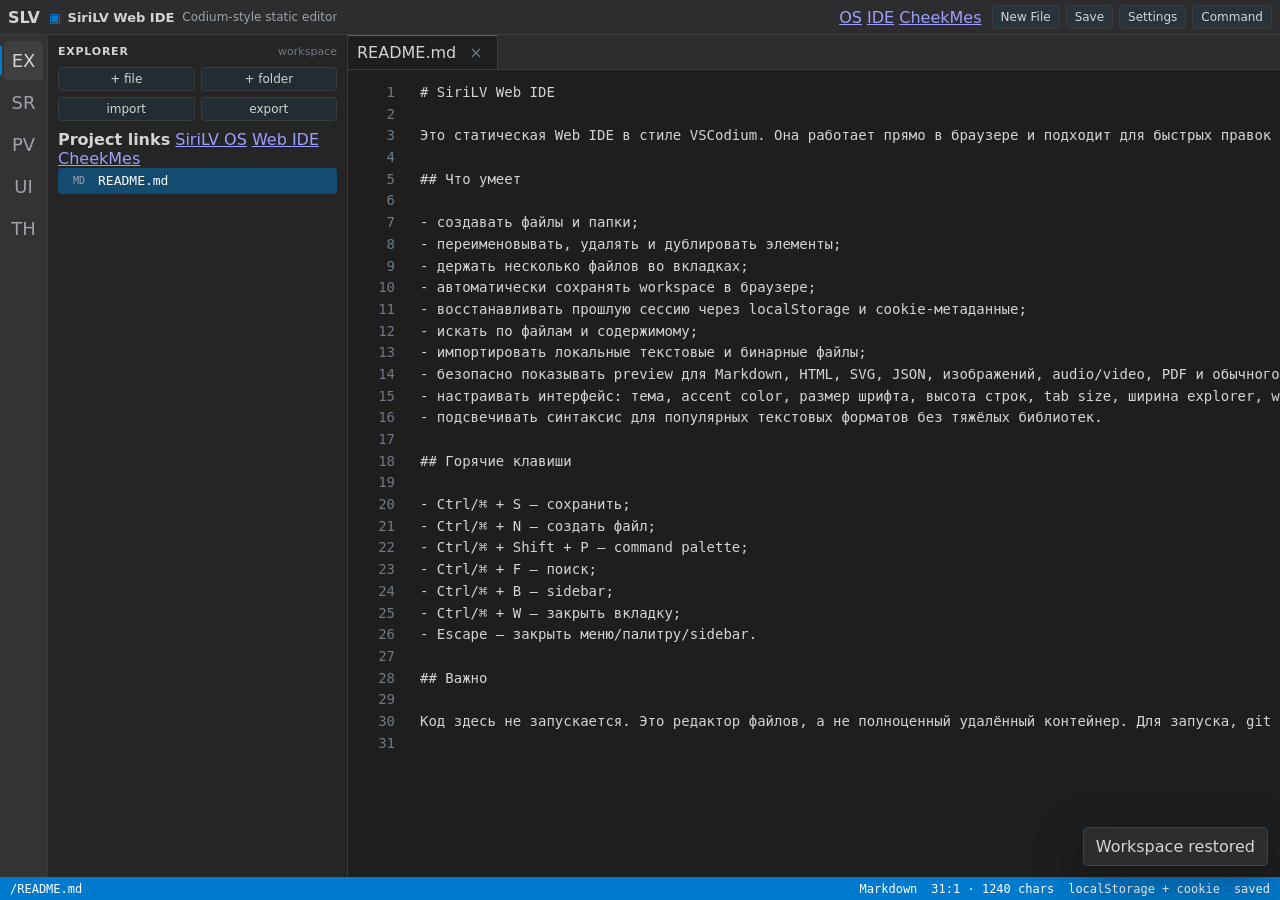
==== commit f0e69adb: "Refine Web IDE chrome and project integration" ====
--- a/web/index.html
+++ b/web/index.html
@@ -7,14 +7,19 @@
   <meta name="description" content="SiriLV Web IDE — VSCodium-like static browser IDE for editing files on any device.">
   <title>SiriLV Web IDE</title>
   <link rel="icon" type="image/svg+xml" href="favicon.svg">
-  <link rel="stylesheet" href="styles.css?v=20260620-7">
+  <link rel="stylesheet" href="styles.css?v=20260620-8">
 </head>
 <body>
   <div class="ide-shell" data-sidebar="explorer">
     <header class="titlebar">
-      <button id="toggleSidebar" class="title-icon mobile-only" type="button" aria-label="Open sidebar">☰</button>
-      <div class="window-controls" aria-hidden="true"><span></span><span></span><span></span></div>
-      <div class="brand"><span class="brand-mark">▣</span><b>SiriLV Web IDE</b><span>VSCodium-style static editor</span></div>
+      <button id="toggleSidebar" class="title-icon mobile-only" type="button" aria-label="Open sidebar">MENU</button>
+      <div class="system-badge" aria-hidden="true"><span></span><b>SLV</b></div>
+      <div class="brand"><span class="brand-mark">▣</span><b>SiriLV Web IDE</b><span>Codium-style static editor</span></div>
+      <nav class="project-switcher" aria-label="Project switcher">
+        <a href="/">OS</a>
+        <a href="/web/" aria-current="page">IDE</a>
+        <a href="https://github.com/SiriLV/cheekmes" target="_blank" rel="noopener">CheekMes</a>
+      </nav>
       <nav class="title-actions" aria-label="Project actions">
         <button id="newFileTop" type="button">New File</button>
         <button id="saveTop" type="button">Save</button>
@@ -24,21 +29,27 @@
     </header>
 
     <aside class="activitybar" aria-label="Activity bar">
-      <button class="activity active" type="button" data-panel="explorer" title="Explorer">📁</button>
-      <button class="activity" type="button" data-panel="search" title="Search">🔎</button>
-      <button class="activity" type="button" data-action="preview" title="Preview">◫</button>
-      <button class="activity" type="button" data-panel="settings" title="Settings">⚙</button>
-      <button class="activity" type="button" data-action="theme" title="Theme">◐</button>
+      <button class="activity active" type="button" data-panel="explorer" title="Explorer">EX</button>
+      <button class="activity" type="button" data-panel="search" title="Search">SR</button>
+      <button class="activity" type="button" data-action="preview" title="Preview">PV</button>
+      <button class="activity" type="button" data-panel="settings" title="Settings">UI</button>
+      <button class="activity" type="button" data-action="theme" title="Theme">TH</button>
     </aside>
 
     <aside id="sidebar" class="sidebar" aria-label="Side bar">
       <section class="side-panel" data-panel-view="explorer">
         <div class="side-head"><b>Explorer</b><span id="workspaceName">workspace</span></div>
         <div class="explorer-actions">
-          <button id="newFileSide" type="button" title="New file">＋ file</button>
-          <button id="newFolderSide" type="button" title="New folder">＋ folder</button>
+          <button id="newFileSide" type="button" title="New file">+ file</button>
+          <button id="newFolderSide" type="button" title="New folder">+ folder</button>
           <button id="importSide" type="button" title="Import files">import</button>
           <button id="exportSide" type="button" title="Export workspace">export</button>
+        </div>
+        <div class="ecosystem-card">
+          <b>Project links</b>
+          <a href="/">SiriLV OS</a>
+          <a href="/web/">Web IDE</a>
+          <a href="https://github.com/SiriLV/cheekmes" target="_blank" rel="noopener">CheekMes</a>
         </div>
         <div id="fileTree" class="file-tree" role="tree"></div>
       </section>
@@ -52,8 +63,11 @@
       <section class="side-panel" data-panel-view="settings" hidden>
         <div class="side-head"><b>Settings</b><span>interface</span></div>
         <div class="settings-grid">
-          <label>Theme<select id="setTheme"><option value="dark">Dark</option><option value="light">Light</option><option value="contrast">High contrast</option></select></label>
+          <label>Theme<select id="setTheme"><option value="dark">Dark</option><option value="light">Light</option><option value="contrast">High contrast</option><option value="cheek">CheekMes</option><option value="cyan">Cyan Glass</option><option value="violet">Violet Grid</option></select></label>
           <label>Accent<input id="setAccent" type="color"></label>
+          <label>Background<select id="setBgMode"><option value="solid">Solid</option><option value="gradient">Gradient</option><option value="mesh">Mesh</option></select></label>
+          <label>Background A<input id="setBgA" type="color"></label>
+          <label>Background B<input id="setBgB" type="color"></label>
           <label>Font size<input id="setFontSize" type="range" min="12" max="22"></label>
           <label>Line height<input id="setLineHeight" type="range" min="120" max="190"></label>
           <label>Tab size<input id="setTabSize" type="number" min="2" max="8"></label>
@@ -108,6 +122,6 @@
   </section>
 
   <input id="fileInput" type="file" multiple hidden>
-  <script src="app.js?v=20260620-6" defer></script>
+  <script src="app.js?v=20260620-8" defer></script>
 </body>
 </html>
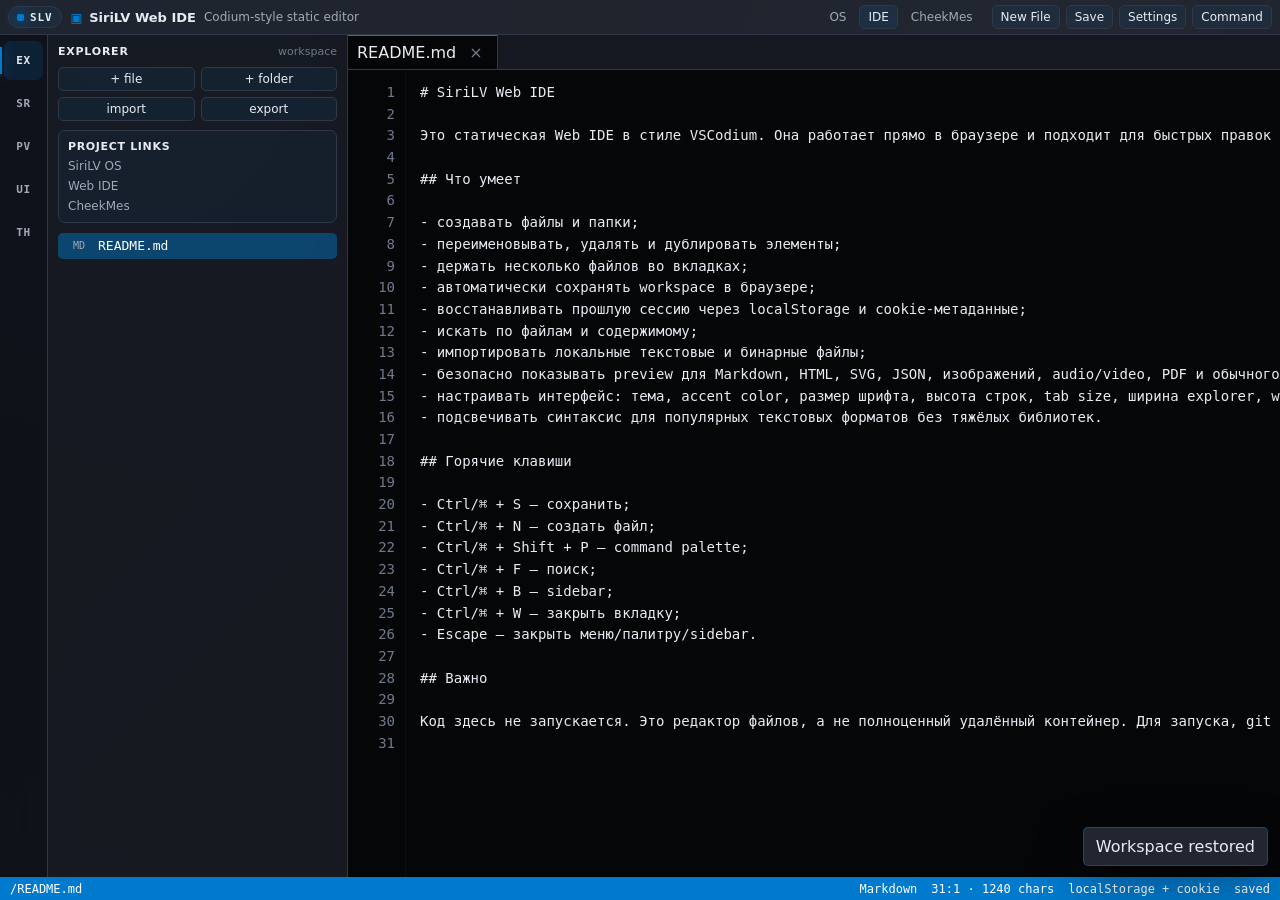
==== commit 32c6d304: "Load Web IDE integration script" ====
--- a/web/index.html
+++ b/web/index.html
@@ -123,5 +123,6 @@
 
   <input id="fileInput" type="file" multiple hidden>
   <script src="app.js?v=20260620-8" defer></script>
+  <script src="ide-integration.js?v=20260620-8" defer></script>
 </body>
 </html>
--- a/web/styles.css
+++ b/web/styles.css
@@ -1,26 +1,31 @@
 :root{
   color-scheme:dark;
-  --bg:#1f1f1f;--side:#252526;--side2:#2d2d30;--act:#333;--editor:#1e1e1e;
-  --tab:#2d2d2d;--line:#3c3c3c;--text:#d4d4d4;--muted:#9da3ad;--dim:#707a86;
-  --accent:#007acc;--accent-rgb:0,122,204;--bad:#f48771;--good:#4ec9b0;
+  --bg:#111318;--bg-a:#07090f;--bg-b:#151b2d;--side:#181b22;--side2:#222630;--act:#10131a;--editor:#050608;
+  --tab:#151821;--line:#303746;--text:#e7ecf3;--muted:#a1a9b8;--dim:#6f7a8c;
+  --accent:#7c5cff;--accent-rgb:124,92,255;--bad:#ff6d8a;--good:#52f2b5;
   --font-size:14px;--line-height:1.55;--tab-size:2;--sidebar-width:300px;
   --mono:"Cascadia Code","JetBrains Mono",Consolas,monospace;--sans:Inter,system-ui,-apple-system,"Segoe UI",sans-serif;
 }
-[data-theme=light]{color-scheme:light;--bg:#f3f3f3;--side:#f3f3f3;--side2:#e8e8e8;--act:#e5e5e5;--editor:#fff;--tab:#ececec;--line:#d0d0d0;--text:#1f2328;--muted:#59636e;--dim:#7d8590}
-[data-theme=contrast]{color-scheme:dark;--bg:#000;--side:#000;--side2:#101010;--act:#000;--editor:#000;--tab:#111;--line:#777;--text:#fff;--muted:#ddd;--dim:#aaa}
-[data-compact=true]{--font-size:13px}*{box-sizing:border-box}html,body{height:100%;margin:0}body{overflow:hidden;background:var(--bg);color:var(--text);font-family:var(--sans);-webkit-font-smoothing:antialiased}[hidden]{display:none!important}button,input,textarea,select{font:inherit}button{color:inherit}button:focus-visible,input:focus-visible,textarea:focus-visible,select:focus-visible{outline:2px solid var(--accent);outline-offset:-2px}
-.ide-shell{height:100dvh;display:grid;grid-template-columns:48px var(--sidebar-width) minmax(0,1fr);grid-template-rows:35px minmax(0,1fr) 23px;grid-template-areas:"title title title" "activity sidebar editor" "status status status";background:var(--bg)}.ide-shell:has(.preview-panel:not([hidden])){grid-template-columns:48px var(--sidebar-width) minmax(0,1fr) minmax(320px,34vw);grid-template-areas:"title title title title" "activity sidebar editor preview" "status status status status"}
-.titlebar{grid-area:title;height:35px;display:flex;align-items:center;gap:10px;padding:0 8px;background:var(--side2);border-bottom:1px solid var(--line);user-select:none}.window-controls{display:flex;gap:7px}.window-controls span{width:11px;height:11px;border-radius:50%;background:#ff5f57}.window-controls span:nth-child(2){background:#ffbd2e}.window-controls span:nth-child(3){background:#28ca42}.brand{min-width:0;display:flex;align-items:center;gap:8px;flex:1}.brand-mark{color:var(--accent);font-family:var(--mono)}.brand b{font-size:13px;white-space:nowrap}.brand span:last-child{color:var(--muted);font-size:12px;overflow:hidden;text-overflow:ellipsis;white-space:nowrap}.title-actions{display:flex;gap:6px}.title-actions button,.explorer-actions button,.settings-actions button,.empty-state button,.title-icon,.binary-actions button{border:1px solid var(--line);background:rgba(var(--accent-rgb),.08);border-radius:4px;padding:4px 8px;color:var(--text);cursor:pointer;font-size:12px}.title-actions button:hover,.explorer-actions button:hover,.settings-actions button:hover,.empty-state button:hover,.binary-actions button:hover{background:rgba(var(--accent-rgb),.2);border-color:var(--accent)}
-.activitybar{grid-area:activity;display:flex;flex-direction:column;gap:3px;padding:6px 4px;background:var(--act);border-right:1px solid var(--line)}.activity{width:39px;height:39px;border:0;border-radius:4px;background:transparent;color:var(--muted);cursor:pointer;font-size:18px;position:relative}.activity:hover,.activity.active{color:var(--text);background:rgba(255,255,255,.06)}.activity.active:before{content:"";position:absolute;left:-4px;top:5px;bottom:5px;width:2px;background:var(--accent)}
-.sidebar{grid-area:sidebar;min-width:0;overflow:auto;background:var(--side);border-right:1px solid var(--line)}.side-panel{padding:10px}.side-head{display:flex;justify-content:space-between;gap:8px;align-items:baseline;margin-bottom:9px}.side-head b{text-transform:uppercase;letter-spacing:.07em;font-size:11px}.side-head span{color:var(--dim);font-size:11px;overflow:hidden;text-overflow:ellipsis;white-space:nowrap}.explorer-actions{display:grid;grid-template-columns:repeat(2,minmax(0,1fr));gap:6px;margin-bottom:9px}.input,.settings-grid input,.settings-grid select{width:100%;border:1px solid var(--line);background:var(--editor);color:var(--text);border-radius:4px;padding:7px 8px}
-.file-tree{font:13px/1.42 var(--mono)}.tree-root,.tree-children{display:grid;gap:1px}.tree-children{margin-left:14px}.tree-row{width:100%;min-width:0;display:grid;grid-template-columns:30px minmax(0,1fr);gap:4px;align-items:center;border:0;border-radius:4px;padding:4px 6px;background:transparent;color:var(--text);text-align:left;cursor:pointer}.tree-row:hover,.tree-row.active{background:rgba(var(--accent-rgb),.16)}.tree-row.active{color:#fff;background:rgba(var(--accent-rgb),.45)}.tree-icon{color:var(--muted);font-size:10px;text-align:center}.tree-name{overflow:hidden;text-overflow:ellipsis;white-space:nowrap}.tree-node.collapsed>.tree-children{display:none}
+[data-theme=light]{color-scheme:light;--bg:#eef2fb;--bg-a:#eef2fb;--bg-b:#fff;--side:#f6f8fc;--side2:#e8edf7;--act:#e2e8f5;--editor:#fff;--tab:#edf1f8;--line:#cbd5e4;--text:#151923;--muted:#536072;--dim:#7c8796}
+[data-theme=contrast]{color-scheme:dark;--bg:#000;--bg-a:#000;--bg-b:#000;--side:#000;--side2:#101010;--act:#000;--editor:#000;--tab:#111;--line:#777;--text:#fff;--muted:#ddd;--dim:#aaa}
+[data-theme=cheek]{color-scheme:dark;--bg:#090611;--bg-a:#160822;--bg-b:#081225;--side:#0f0a1a;--side2:#171023;--act:#0b0713;--editor:#050308;--tab:#120b1e;--line:#42305b;--text:#f8f2ff;--muted:#b8a7cd;--dim:#806d9a;--accent:#8a35ff;--accent-rgb:138,53,255;--good:#42ffc6}
+[data-theme=cyan]{color-scheme:dark;--bg:#061115;--bg-a:#041014;--bg-b:#082432;--side:#07171c;--side2:#0d222a;--act:#061116;--editor:#031014;--tab:#09202a;--line:#244b5c;--text:#e8fcff;--muted:#9ac4cc;--dim:#668b94;--accent:#31d7ff;--accent-rgb:49,215,255}
+[data-theme=violet]{color-scheme:dark;--bg:#0c0915;--bg-a:#12071f;--bg-b:#1d1640;--side:#120d1f;--side2:#1c1530;--act:#0f0a1a;--editor:#07050c;--tab:#181127;--line:#463a68;--text:#f3ecff;--muted:#b4a8ca;--dim:#7f719a;--accent:#b17cff;--accent-rgb:177,124,255}
+[data-compact=true]{--font-size:13px}
+*{box-sizing:border-box}html,body{height:100%;margin:0}body{overflow:hidden;background:var(--bg);color:var(--text);font-family:var(--sans);-webkit-font-smoothing:antialiased}[hidden]{display:none!important}button,input,textarea,select{font:inherit}button{color:inherit}button:focus-visible,input:focus-visible,textarea:focus-visible,select:focus-visible,a:focus-visible{outline:2px solid var(--accent);outline-offset:-2px}
+html[data-bg=solid] body{background:var(--bg-a)}html[data-bg=gradient] body{background:linear-gradient(135deg,var(--bg-a),var(--bg-b))}html[data-bg=mesh] body{background:radial-gradient(circle at 8% 4%,rgba(var(--accent-rgb),.22),transparent 28rem),radial-gradient(circle at 82% 18%,color-mix(in srgb,var(--bg-b) 72%,#fff 12%),transparent 28rem),radial-gradient(circle at 55% 100%,rgba(66,255,198,.12),transparent 28rem),linear-gradient(135deg,var(--bg-a),var(--bg-b))}
+.ide-shell{height:100dvh;display:grid;grid-template-columns:48px var(--sidebar-width) minmax(0,1fr);grid-template-rows:35px minmax(0,1fr) 23px;grid-template-areas:"title title title" "activity sidebar editor" "status status status";background:transparent}.ide-shell:has(.preview-panel:not([hidden])){grid-template-columns:48px var(--sidebar-width) minmax(0,1fr) minmax(340px,34vw);grid-template-areas:"title title title title" "activity sidebar editor preview" "status status status status"}
+.titlebar{grid-area:title;height:35px;display:flex;align-items:center;gap:10px;padding:0 8px;background:color-mix(in srgb,var(--side2) 92%,transparent);border-bottom:1px solid var(--line);user-select:none;backdrop-filter:blur(14px)}.system-badge{height:22px;display:flex;align-items:center;gap:6px;padding:0 8px;border:1px solid var(--line);border-radius:999px;background:rgba(var(--accent-rgb),.08);font:700 11px var(--mono);letter-spacing:.08em}.system-badge span{width:7px;height:7px;border-radius:2px;background:var(--accent);box-shadow:0 0 14px var(--accent)}.brand{min-width:0;display:flex;align-items:center;gap:8px;flex:1}.brand-mark{color:var(--accent);font-family:var(--mono)}.brand b{font-size:13px;white-space:nowrap}.brand span:last-child{color:var(--muted);font-size:12px;overflow:hidden;text-overflow:ellipsis;white-space:nowrap}.project-switcher{display:flex;gap:4px}.project-switcher a{color:var(--muted);text-decoration:none;border:1px solid transparent;border-radius:5px;padding:4px 8px;font-size:12px}.project-switcher a:hover,.project-switcher a[aria-current=page]{color:var(--text);border-color:var(--line);background:rgba(var(--accent-rgb),.12)}.title-actions{display:flex;gap:6px}.title-actions button,.explorer-actions button,.settings-actions button,.empty-state button,.title-icon,.binary-actions button{border:1px solid var(--line);background:rgba(var(--accent-rgb),.08);border-radius:5px;padding:4px 8px;color:var(--text);cursor:pointer;font-size:12px}.title-actions button:hover,.explorer-actions button:hover,.settings-actions button:hover,.empty-state button:hover,.binary-actions button:hover{background:rgba(var(--accent-rgb),.2);border-color:var(--accent)}
+.activitybar{grid-area:activity;display:flex;flex-direction:column;gap:4px;padding:6px 4px;background:color-mix(in srgb,var(--act) 94%,transparent);border-right:1px solid var(--line);backdrop-filter:blur(12px)}.activity{width:39px;height:39px;border:0;border-radius:7px;background:transparent;color:var(--muted);cursor:pointer;font:800 11px var(--mono);letter-spacing:.05em;position:relative}.activity:hover,.activity.active{color:var(--text);background:rgba(var(--accent-rgb),.15)}.activity.active:before{content:"";position:absolute;left:-4px;top:6px;bottom:6px;width:2px;background:var(--accent);box-shadow:0 0 14px var(--accent)}
+.sidebar{grid-area:sidebar;min-width:0;overflow:auto;background:color-mix(in srgb,var(--side) 92%,transparent);border-right:1px solid var(--line);backdrop-filter:blur(14px)}.side-panel{padding:10px}.side-head{display:flex;justify-content:space-between;gap:8px;align-items:baseline;margin-bottom:9px}.side-head b{text-transform:uppercase;letter-spacing:.07em;font-size:11px}.side-head span{color:var(--dim);font-size:11px;overflow:hidden;text-overflow:ellipsis;white-space:nowrap}.explorer-actions{display:grid;grid-template-columns:repeat(2,minmax(0,1fr));gap:6px;margin-bottom:9px}.input,.settings-grid input,.settings-grid select{width:100%;border:1px solid var(--line);background:var(--editor);color:var(--text);border-radius:5px;padding:7px 8px}.ecosystem-card{display:grid;gap:6px;margin:0 0 10px;padding:9px;border:1px solid var(--line);border-radius:7px;background:rgba(var(--accent-rgb),.06)}.ecosystem-card b{font-size:11px;text-transform:uppercase;letter-spacing:.06em}.ecosystem-card a{color:var(--muted);text-decoration:none;font-size:12px}.ecosystem-card a:hover{color:var(--text)}
+.file-tree{font:13px/1.42 var(--mono)}.tree-root,.tree-children{display:grid;gap:1px}.tree-children{margin-left:14px}.tree-row{width:100%;min-width:0;display:grid;grid-template-columns:30px minmax(0,1fr);gap:4px;align-items:center;border:0;border-radius:5px;padding:4px 6px;background:transparent;color:var(--text);text-align:left;cursor:pointer}.tree-row:hover,.tree-row.active{background:rgba(var(--accent-rgb),.16)}.tree-row.active{color:#fff;background:rgba(var(--accent-rgb),.45)}.tree-icon{color:var(--muted);font-size:10px;text-align:center}.tree-name{overflow:hidden;text-overflow:ellipsis;white-space:nowrap}.tree-node.collapsed>.tree-children{display:none}
 .search-results{display:grid;gap:6px;margin-top:10px}.search-item{border:1px solid transparent;border-radius:5px;background:transparent;color:var(--text);padding:7px;cursor:pointer;text-align:left}.search-item:hover{background:rgba(var(--accent-rgb),.12);border-color:rgba(var(--accent-rgb),.25)}.search-item b{display:block;color:var(--accent);font:12px var(--mono);overflow:hidden;text-overflow:ellipsis;white-space:nowrap}.search-item span{display:block;color:var(--muted);font-size:12px;overflow:hidden;text-overflow:ellipsis;white-space:nowrap}.settings-grid{display:grid;gap:10px}.settings-grid label{display:grid;gap:5px;color:var(--muted);font-size:12px}.settings-grid .check{grid-template-columns:auto 1fr;align-items:center;color:var(--text)}.settings-grid .check input{width:auto}.settings-actions{display:grid;gap:7px;margin-top:14px}
 .editor-area{grid-area:editor;min-width:0;min-height:0;display:flex;flex-direction:column;background:var(--editor)}.tabs{height:35px;display:flex;align-items:end;overflow-x:auto;overflow-y:hidden;background:var(--tab);border-bottom:1px solid var(--line)}.tab{height:34px;max-width:240px;min-width:90px;display:flex;align-items:center;gap:8px;border:0;border-right:1px solid var(--line);background:var(--tab);color:var(--muted);cursor:pointer;padding:0 9px}.tab.active{background:var(--editor);color:var(--text);box-shadow:inset 0 1px 0 var(--accent)}.tab.dirty span:after{content:" •";color:var(--good)}.tab span{flex:1;overflow:hidden;text-overflow:ellipsis;white-space:nowrap}.tab i{font-style:normal;color:var(--dim);border-radius:4px;padding:0 5px}.tab i:hover{color:var(--text);background:rgba(255,255,255,.1)}
 .editor-wrap{min-height:0;flex:1;display:grid;grid-template-columns:58px minmax(0,1fr);background:var(--editor)}.line-numbers,.editor,.highlight-layer{margin:0;border:0;outline:0;font:var(--font-size)/var(--line-height) var(--mono);tab-size:var(--tab-size)}.line-numbers{overflow:hidden;text-align:right;padding:12px 10px;color:var(--dim);background:var(--editor);border-right:1px solid rgba(255,255,255,.03);user-select:none}.editor-cell{position:relative;min-width:0;min-height:0;overflow:hidden}.highlight-layer,.editor{position:absolute;inset:0;width:100%;height:100%;padding:12px 14px;overflow:auto;white-space:pre}.highlight-layer{pointer-events:none;color:var(--text);background:transparent}.editor{resize:none;color:transparent;background:transparent;caret-color:var(--text);z-index:2}.editor::selection{background:rgba(var(--accent-rgb),.38);color:transparent}.editor-cell.no-highlight .editor{color:var(--text)}.editor-cell.no-highlight .highlight-layer{display:none}[data-wrap=true] .editor,[data-wrap=true] .highlight-layer{white-space:pre-wrap;word-break:break-word}.tok-com{color:#6a9955}.tok-str{color:#ce9178}.tok-kw{color:#569cd6}.tok-key{color:#9cdcfe}.tok-num{color:#b5cea8}.empty-state{min-height:0;flex:1;display:grid;place-content:center;gap:12px;padding:20px;color:var(--muted);text-align:center}.empty-state h1{margin:0;color:var(--text)}
-.binary-view{min-height:0;flex:1;overflow:auto;padding:18px;background:var(--editor)}.binary-card{max-width:980px;margin:0 auto;border:1px solid var(--line);background:rgba(255,255,255,.03);border-radius:8px;padding:16px}.binary-card h2{margin:0 0 6px}.binary-card p{margin:0 0 12px;color:var(--muted)}.binary-actions{margin:0 0 14px}.binary-image{display:block;max-width:100%;max-height:72vh;margin:auto;object-fit:contain;background:#111}.binary-frame{width:100%;height:70vh;border:1px solid var(--line);background:#fff}.binary-card audio,.binary-card video,.preview-body audio,.preview-body video{width:100%;max-height:72vh}.binary-placeholder{display:grid;place-items:center;min-height:240px;border:1px dashed var(--line);color:var(--muted)}
+.binary-view{min-height:0;flex:1;overflow:auto;padding:18px;background:var(--editor)}.binary-card,.preview-note{max-width:980px;margin:0 auto;border:1px solid var(--line);background:rgba(255,255,255,.03);border-radius:8px;padding:16px}.binary-card h2,.preview-note h2{margin:0 0 6px}.binary-card p,.preview-note p{margin:0 0 12px;color:var(--muted)}.binary-actions{margin:0 0 14px}.binary-image{display:block;max-width:100%;max-height:72vh;margin:auto;object-fit:contain;background:#111}.binary-frame{width:100%;height:70vh;border:1px solid var(--line);background:#fff}.binary-card audio,.binary-card video,.preview-body audio,.preview-body video{width:100%;max-height:72vh}.binary-placeholder{display:grid;place-items:center;min-height:240px;border:1px dashed var(--line);color:var(--muted)}
 .preview-panel{grid-area:preview;min-width:0;min-height:0;display:flex;flex-direction:column;background:var(--side);border-left:1px solid var(--line)}.preview-panel header,.modal-card header{height:35px;display:flex;align-items:center;justify-content:space-between;gap:8px;padding:0 10px;border-bottom:1px solid var(--line);background:var(--side2)}.preview-panel button,.modal-card header button{border:0;background:transparent;color:var(--muted);font-size:22px;cursor:pointer}.preview-body{min-height:0;flex:1;overflow:auto;padding:12px}.preview-body iframe{width:100%;height:100%;min-height:420px;border:1px solid var(--line);background:#fff}.preview-body pre{margin:0;white-space:pre-wrap;font:13px/1.55 var(--mono)}.preview-body .binary-image{max-height:70vh}.svg-preview svg{max-width:100%;height:auto}.markdown-preview{line-height:1.65}.markdown-preview h1,.markdown-preview h2,.markdown-preview h3{color:var(--text)}.markdown-preview code{font-family:var(--mono);padding:2px 5px;border-radius:4px;background:rgba(255,255,255,.08)}
 .statusbar{grid-area:status;display:flex;align-items:center;gap:14px;overflow:auto;padding:0 10px;background:var(--accent);color:#fff;font:12px var(--mono);white-space:nowrap}.statusbar span:first-child{flex:1;overflow:hidden;text-overflow:ellipsis}.context-menu{position:fixed;z-index:1000;width:188px;padding:5px;border:1px solid var(--line);border-radius:5px;background:var(--side2);box-shadow:0 18px 50px rgba(0,0,0,.35)}.context-menu button{display:block;width:100%;border:0;border-radius:4px;background:transparent;color:var(--text);padding:7px 9px;text-align:left;cursor:pointer}.context-menu button:hover{background:rgba(var(--accent-rgb),.24)}.toast{position:fixed;right:12px;bottom:34px;z-index:1100;opacity:0;transform:translateY(8px);pointer-events:none;padding:9px 12px;border:1px solid rgba(var(--accent-rgb),.45);border-radius:5px;background:var(--side2);box-shadow:0 18px 50px rgba(0,0,0,.35);transition:.16s}.toast.show{opacity:1;transform:translateY(0)}.toast.error{border-color:var(--bad);color:var(--bad)}
 .modal{position:fixed;inset:0;z-index:900;display:grid;place-items:start center;padding:10vh 14px;background:rgba(0,0,0,.45)}.modal-card{width:min(680px,100%);max-height:78vh;overflow:hidden;display:flex;flex-direction:column;border:1px solid var(--line);border-radius:8px;background:var(--side);box-shadow:0 24px 70px rgba(0,0,0,.45)}.modal-card .input{border-radius:0;border-left:0;border-right:0}.command-list{overflow:auto;padding:6px}.command-list button{display:block;width:100%;border:0;border-radius:5px;background:transparent;color:var(--text);padding:10px;text-align:left;cursor:pointer}.command-list button:hover,.command-list button.active{background:rgba(var(--accent-rgb),.22)}.empty{color:var(--dim);padding:8px;font-size:12px}.mobile-only{display:none}
-@media(max-width:980px){.ide-shell{grid-template-columns:48px minmax(0,1fr);grid-template-areas:"title title" "activity editor" "status status"}.ide-shell:has(.preview-panel:not([hidden])){grid-template-columns:48px minmax(0,1fr);grid-template-areas:"title title" "activity editor" "status status"}.sidebar{position:fixed;left:48px;top:35px;bottom:23px;z-index:600;width:min(var(--sidebar-width),calc(100vw - 48px));transform:translateX(-112%);transition:.18s;box-shadow:0 24px 70px rgba(0,0,0,.45)}body.show-sidebar .sidebar{transform:translateX(0)}.preview-panel{position:fixed;right:0;top:35px;bottom:23px;z-index:520;width:min(460px,100vw);box-shadow:0 24px 70px rgba(0,0,0,.45)}.mobile-only{display:inline-flex}.brand span:last-child,.title-actions button:nth-child(4){display:none}}
-@media(max-width:560px){.ide-shell{grid-template-columns:minmax(0,1fr);grid-template-areas:"title" "editor" "status"}.ide-shell:has(.preview-panel:not([hidden])){grid-template-columns:minmax(0,1fr);grid-template-areas:"title" "editor" "status"}.activitybar{display:none}.sidebar{left:0;width:min(360px,92vw)}.titlebar{gap:5px}.window-controls{display:none}.brand b{font-size:12px}.title-actions button{padding:4px 6px;font-size:11px}.title-actions button:nth-child(1){display:none}.editor-wrap{grid-template-columns:42px minmax(0,1fr)}.line-numbers{padding-left:4px;padding-right:6px}.editor,.highlight-layer{padding-left:9px}.statusbar{gap:9px;font-size:11px}.toast{left:10px;right:10px;text-align:center}}
+@media(max-width:980px){.ide-shell,.ide-shell:has(.preview-panel:not([hidden])){grid-template-columns:48px minmax(0,1fr);grid-template-areas:"title title" "activity editor" "status status"}.sidebar{position:fixed;left:48px;top:35px;bottom:23px;z-index:600;width:min(var(--sidebar-width),calc(100vw - 48px));transform:translateX(-112%);transition:.18s;box-shadow:0 24px 70px rgba(0,0,0,.45)}body.show-sidebar .sidebar{transform:translateX(0)}.preview-panel{position:fixed;right:0;top:35px;bottom:23px;z-index:520;width:min(460px,100vw);box-shadow:0 24px 70px rgba(0,0,0,.45)}.mobile-only{display:inline-flex}.brand span:last-child,.title-actions button:nth-child(4),.project-switcher{display:none}}
+@media(max-width:560px){.ide-shell,.ide-shell:has(.preview-panel:not([hidden])){grid-template-columns:minmax(0,1fr);grid-template-areas:"title" "editor" "status"}.activitybar{display:none}.sidebar{left:0;width:min(360px,92vw)}.titlebar{gap:5px}.brand b{font-size:12px}.title-actions button{padding:4px 6px;font-size:11px}.title-actions button:nth-child(1){display:none}.editor-wrap{grid-template-columns:42px minmax(0,1fr)}.line-numbers{padding-left:4px;padding-right:6px}.editor,.highlight-layer{padding-left:9px}.statusbar{gap:9px;font-size:11px}.toast{left:10px;right:10px;text-align:center}}
 @media(prefers-reduced-motion:reduce){*{animation-duration:.001ms!important;transition-duration:.001ms!important}}
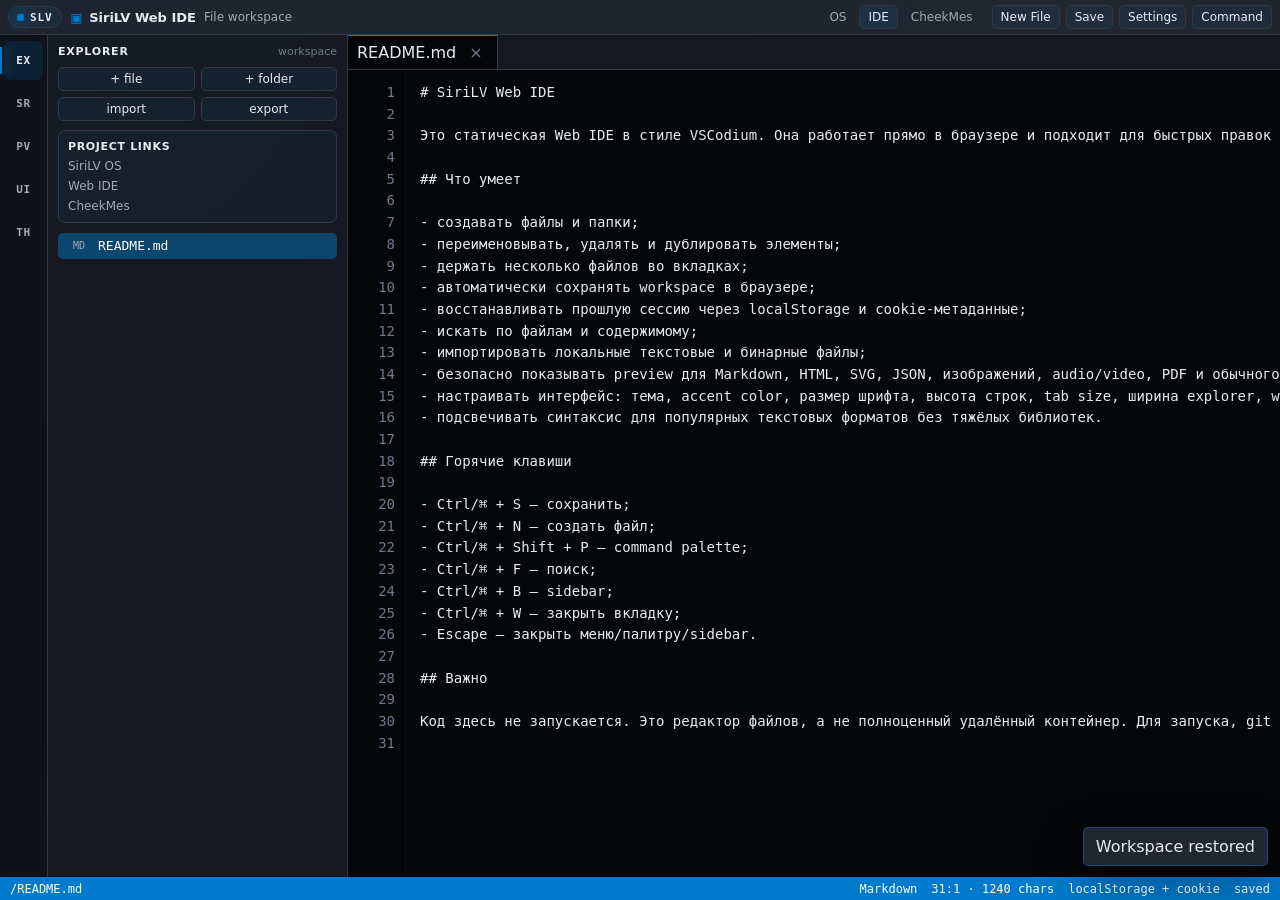
==== commit 544fc0ef: "Clean public copy in Web IDE shell" ====
--- a/web/index.html
+++ b/web/index.html
@@ -4,7 +4,7 @@
   <meta charset="utf-8">
   <meta name="viewport" content="width=device-width, initial-scale=1, viewport-fit=cover">
   <meta name="theme-color" content="#1f1f1f">
-  <meta name="description" content="SiriLV Web IDE — VSCodium-like static browser IDE for editing files on any device.">
+  <meta name="description" content="SiriLV Web IDE — browser editor for working with files on any device.">
   <title>SiriLV Web IDE</title>
   <link rel="icon" type="image/svg+xml" href="favicon.svg">
   <link rel="stylesheet" href="styles.css?v=20260620-8">
@@ -14,11 +14,11 @@
     <header class="titlebar">
       <button id="toggleSidebar" class="title-icon mobile-only" type="button" aria-label="Open sidebar">MENU</button>
       <div class="system-badge" aria-hidden="true"><span></span><b>SLV</b></div>
-      <div class="brand"><span class="brand-mark">▣</span><b>SiriLV Web IDE</b><span>Codium-style static editor</span></div>
+      <div class="brand"><span class="brand-mark">▣</span><b>SiriLV Web IDE</b><span>File workspace</span></div>
       <nav class="project-switcher" aria-label="Project switcher">
         <a href="/">OS</a>
         <a href="/web/" aria-current="page">IDE</a>
-        <a href="https://github.com/SiriLV/cheekmes" target="_blank" rel="noopener">CheekMes</a>
+        <a href="/cheekmes/">CheekMes</a>
       </nav>
       <nav class="title-actions" aria-label="Project actions">
         <button id="newFileTop" type="button">New File</button>
@@ -27,7 +27,6 @@
         <button id="paletteTop" type="button">Command</button>
       </nav>
     </header>
-
     <aside class="activitybar" aria-label="Activity bar">
       <button class="activity active" type="button" data-panel="explorer" title="Explorer">EX</button>
       <button class="activity" type="button" data-panel="search" title="Search">SR</button>
@@ -35,7 +34,6 @@
       <button class="activity" type="button" data-panel="settings" title="Settings">UI</button>
       <button class="activity" type="button" data-action="theme" title="Theme">TH</button>
     </aside>
-
     <aside id="sidebar" class="sidebar" aria-label="Side bar">
       <section class="side-panel" data-panel-view="explorer">
         <div class="side-head"><b>Explorer</b><span id="workspaceName">workspace</span></div>
@@ -45,21 +43,14 @@
           <button id="importSide" type="button" title="Import files">import</button>
           <button id="exportSide" type="button" title="Export workspace">export</button>
         </div>
-        <div class="ecosystem-card">
-          <b>Project links</b>
-          <a href="/">SiriLV OS</a>
-          <a href="/web/">Web IDE</a>
-          <a href="https://github.com/SiriLV/cheekmes" target="_blank" rel="noopener">CheekMes</a>
-        </div>
+        <div class="ecosystem-card"><b>Project links</b><a href="/">SiriLV OS</a><a href="/web/">Web IDE</a><a href="/cheekmes/">CheekMes</a></div>
         <div id="fileTree" class="file-tree" role="tree"></div>
       </section>
-
       <section class="side-panel" data-panel-view="search" hidden>
         <div class="side-head"><b>Search</b><span>workspace</span></div>
         <input id="searchInput" class="input" type="search" placeholder="Search files and content">
         <div id="searchResults" class="search-results"></div>
       </section>
-
       <section class="side-panel" data-panel-view="settings" hidden>
         <div class="side-head"><b>Settings</b><span>interface</span></div>
         <div class="settings-grid">
@@ -76,53 +67,22 @@
           <label class="check"><input id="setCompact" type="checkbox"> Compact UI</label>
           <label class="check"><input id="setAutosave" type="checkbox"> Autosave</label>
         </div>
-        <div class="settings-actions">
-          <button id="resetSettings" type="button">Reset settings</button>
-          <button id="resetWorkspace" type="button">Reset workspace</button>
-        </div>
+        <div class="settings-actions"><button id="resetSettings" type="button">Reset settings</button><button id="resetWorkspace" type="button">Reset workspace</button></div>
       </section>
     </aside>
-
     <main class="editor-area" aria-label="Editor area">
       <div id="tabs" class="tabs" role="tablist"></div>
-      <section id="emptyState" class="empty-state" hidden>
-        <h1>SiriLV Web IDE</h1>
-        <p>No file is open. Create or select a file in Explorer.</p>
-        <button id="emptyNewFile" type="button">Create file</button>
-      </section>
-      <section id="editorWrap" class="editor-wrap">
-        <pre id="lineNumbers" class="line-numbers" aria-hidden="true">1</pre>
-        <textarea id="editor" class="editor" spellcheck="false" autocomplete="off" autocapitalize="off" aria-label="Code editor"></textarea>
-      </section>
+      <section id="emptyState" class="empty-state" hidden><h1>SiriLV Web IDE</h1><p>No file is open. Create or select a file in Explorer.</p><button id="emptyNewFile" type="button">Create file</button></section>
+      <section id="editorWrap" class="editor-wrap"><pre id="lineNumbers" class="line-numbers" aria-hidden="true">1</pre><textarea id="editor" class="editor" spellcheck="false" autocomplete="off" autocapitalize="off" aria-label="Code editor"></textarea></section>
     </main>
-
-    <aside id="previewPanel" class="preview-panel" hidden>
-      <header><b id="previewTitle">Preview</b><button id="closePreview" type="button" aria-label="Close preview">×</button></header>
-      <div id="previewBody" class="preview-body"></div>
-    </aside>
-
-    <footer class="statusbar">
-      <span id="statusPath">/README.md</span>
-      <span id="statusLang">Markdown</span>
-      <span id="statusStats">1:1 · 0 chars</span>
-      <span id="statusStorage">cookie/local</span>
-      <span id="statusSaved">saved</span>
-    </footer>
+    <aside id="previewPanel" class="preview-panel" hidden><header><b id="previewTitle">Preview</b><button id="closePreview" type="button" aria-label="Close preview">×</button></header><div id="previewBody" class="preview-body"></div></aside>
+    <footer class="statusbar"><span id="statusPath">/README.md</span><span id="statusLang">Markdown</span><span id="statusStats">1:1 · 0 chars</span><span id="statusStorage">saved locally</span><span id="statusSaved">saved</span></footer>
   </div>
-
   <div id="contextMenu" class="context-menu" hidden></div>
   <div id="toast" class="toast" role="status" aria-live="polite"></div>
-
-  <section id="commandModal" class="modal" hidden>
-    <div class="modal-card">
-      <header><b>Command Palette</b><button id="closeCommands" type="button" aria-label="Close command palette">×</button></header>
-      <input id="commandInput" class="input" type="search" placeholder="Type a command">
-      <div id="commandList" class="command-list"></div>
-    </div>
-  </section>
-
+  <section id="commandModal" class="modal" hidden><div class="modal-card"><header><b>Command Palette</b><button id="closeCommands" type="button" aria-label="Close command palette">×</button></header><input id="commandInput" class="input" type="search" placeholder="Type a command"><div id="commandList" class="command-list"></div></div></section>
   <input id="fileInput" type="file" multiple hidden>
   <script src="app.js?v=20260620-8" defer></script>
-  <script src="ide-integration.js?v=20260620-8" defer></script>
+  <script src="ide-integration.js?v=20260620-10" defer></script>
 </body>
 </html>
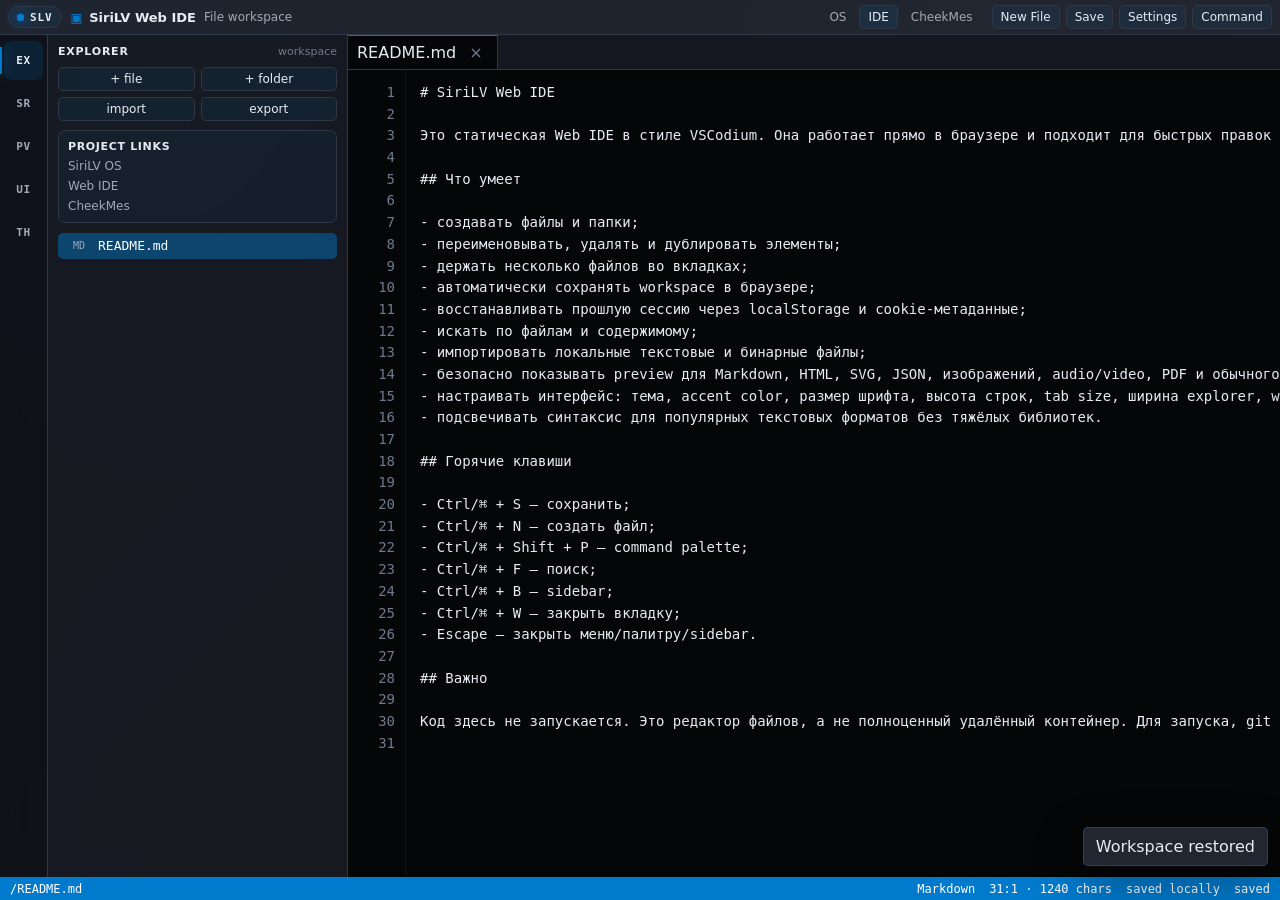
==== commit 85b5ef54: "Load UI cleanup script" ====
--- a/web/index.html
+++ b/web/index.html
@@ -1,88 +1 @@
-<!doctype html>
-<html lang="ru">
-<head>
-  <meta charset="utf-8">
-  <meta name="viewport" content="width=device-width, initial-scale=1, viewport-fit=cover">
-  <meta name="theme-color" content="#1f1f1f">
-  <meta name="description" content="SiriLV Web IDE — browser editor for working with files on any device.">
-  <title>SiriLV Web IDE</title>
-  <link rel="icon" type="image/svg+xml" href="favicon.svg">
-  <link rel="stylesheet" href="styles.css?v=20260620-8">
-</head>
-<body>
-  <div class="ide-shell" data-sidebar="explorer">
-    <header class="titlebar">
-      <button id="toggleSidebar" class="title-icon mobile-only" type="button" aria-label="Open sidebar">MENU</button>
-      <div class="system-badge" aria-hidden="true"><span></span><b>SLV</b></div>
-      <div class="brand"><span class="brand-mark">▣</span><b>SiriLV Web IDE</b><span>File workspace</span></div>
-      <nav class="project-switcher" aria-label="Project switcher">
-        <a href="/">OS</a>
-        <a href="/web/" aria-current="page">IDE</a>
-        <a href="/cheekmes/">CheekMes</a>
-      </nav>
-      <nav class="title-actions" aria-label="Project actions">
-        <button id="newFileTop" type="button">New File</button>
-        <button id="saveTop" type="button">Save</button>
-        <button id="settingsTop" type="button">Settings</button>
-        <button id="paletteTop" type="button">Command</button>
-      </nav>
-    </header>
-    <aside class="activitybar" aria-label="Activity bar">
-      <button class="activity active" type="button" data-panel="explorer" title="Explorer">EX</button>
-      <button class="activity" type="button" data-panel="search" title="Search">SR</button>
-      <button class="activity" type="button" data-action="preview" title="Preview">PV</button>
-      <button class="activity" type="button" data-panel="settings" title="Settings">UI</button>
-      <button class="activity" type="button" data-action="theme" title="Theme">TH</button>
-    </aside>
-    <aside id="sidebar" class="sidebar" aria-label="Side bar">
-      <section class="side-panel" data-panel-view="explorer">
-        <div class="side-head"><b>Explorer</b><span id="workspaceName">workspace</span></div>
-        <div class="explorer-actions">
-          <button id="newFileSide" type="button" title="New file">+ file</button>
-          <button id="newFolderSide" type="button" title="New folder">+ folder</button>
-          <button id="importSide" type="button" title="Import files">import</button>
-          <button id="exportSide" type="button" title="Export workspace">export</button>
-        </div>
-        <div class="ecosystem-card"><b>Project links</b><a href="/">SiriLV OS</a><a href="/web/">Web IDE</a><a href="/cheekmes/">CheekMes</a></div>
-        <div id="fileTree" class="file-tree" role="tree"></div>
-      </section>
-      <section class="side-panel" data-panel-view="search" hidden>
-        <div class="side-head"><b>Search</b><span>workspace</span></div>
-        <input id="searchInput" class="input" type="search" placeholder="Search files and content">
-        <div id="searchResults" class="search-results"></div>
-      </section>
-      <section class="side-panel" data-panel-view="settings" hidden>
-        <div class="side-head"><b>Settings</b><span>interface</span></div>
-        <div class="settings-grid">
-          <label>Theme<select id="setTheme"><option value="dark">Dark</option><option value="light">Light</option><option value="contrast">High contrast</option><option value="cheek">CheekMes</option><option value="cyan">Cyan Glass</option><option value="violet">Violet Grid</option></select></label>
-          <label>Accent<input id="setAccent" type="color"></label>
-          <label>Background<select id="setBgMode"><option value="solid">Solid</option><option value="gradient">Gradient</option><option value="mesh">Mesh</option></select></label>
-          <label>Background A<input id="setBgA" type="color"></label>
-          <label>Background B<input id="setBgB" type="color"></label>
-          <label>Font size<input id="setFontSize" type="range" min="12" max="22"></label>
-          <label>Line height<input id="setLineHeight" type="range" min="120" max="190"></label>
-          <label>Tab size<input id="setTabSize" type="number" min="2" max="8"></label>
-          <label>Explorer width<input id="setSidebarWidth" type="range" min="240" max="440"></label>
-          <label class="check"><input id="setWordWrap" type="checkbox"> Word wrap</label>
-          <label class="check"><input id="setCompact" type="checkbox"> Compact UI</label>
-          <label class="check"><input id="setAutosave" type="checkbox"> Autosave</label>
-        </div>
-        <div class="settings-actions"><button id="resetSettings" type="button">Reset settings</button><button id="resetWorkspace" type="button">Reset workspace</button></div>
-      </section>
-    </aside>
-    <main class="editor-area" aria-label="Editor area">
-      <div id="tabs" class="tabs" role="tablist"></div>
-      <section id="emptyState" class="empty-state" hidden><h1>SiriLV Web IDE</h1><p>No file is open. Create or select a file in Explorer.</p><button id="emptyNewFile" type="button">Create file</button></section>
-      <section id="editorWrap" class="editor-wrap"><pre id="lineNumbers" class="line-numbers" aria-hidden="true">1</pre><textarea id="editor" class="editor" spellcheck="false" autocomplete="off" autocapitalize="off" aria-label="Code editor"></textarea></section>
-    </main>
-    <aside id="previewPanel" class="preview-panel" hidden><header><b id="previewTitle">Preview</b><button id="closePreview" type="button" aria-label="Close preview">×</button></header><div id="previewBody" class="preview-body"></div></aside>
-    <footer class="statusbar"><span id="statusPath">/README.md</span><span id="statusLang">Markdown</span><span id="statusStats">1:1 · 0 chars</span><span id="statusStorage">saved locally</span><span id="statusSaved">saved</span></footer>
-  </div>
-  <div id="contextMenu" class="context-menu" hidden></div>
-  <div id="toast" class="toast" role="status" aria-live="polite"></div>
-  <section id="commandModal" class="modal" hidden><div class="modal-card"><header><b>Command Palette</b><button id="closeCommands" type="button" aria-label="Close command palette">×</button></header><input id="commandInput" class="input" type="search" placeholder="Type a command"><div id="commandList" class="command-list"></div></div></section>
-  <input id="fileInput" type="file" multiple hidden>
-  <script src="app.js?v=20260620-8" defer></script>
-  <script src="ide-integration.js?v=20260620-10" defer></script>
-</body>
-</html>
+<!doctype html><html lang="ru"><head><meta charset="utf-8"><meta name="viewport" content="width=device-width, initial-scale=1, viewport-fit=cover"><meta name="theme-color" content="#1f1f1f"><meta name="description" content="SiriLV Web IDE — browser editor for working with files on any device."><title>SiriLV Web IDE</title><link rel="icon" type="image/svg+xml" href="favicon.svg"><link rel="stylesheet" href="styles.css?v=20260620-8"></head><body><div class="ide-shell" data-sidebar="explorer"><header class="titlebar"><button id="toggleSidebar" class="title-icon mobile-only" type="button" aria-label="Open sidebar">MENU</button><div class="system-badge" aria-hidden="true"><span></span><b>SLV</b></div><div class="brand"><span class="brand-mark">▣</span><b>SiriLV Web IDE</b><span>File workspace</span></div><nav class="project-switcher" aria-label="Project switcher"><a href="/">OS</a><a href="/web/" aria-current="page">IDE</a><a href="/cheekmes/">CheekMes</a></nav><nav class="title-actions" aria-label="Project actions"><button id="newFileTop" type="button">New File</button><button id="saveTop" type="button">Save</button><button id="settingsTop" type="button">Settings</button><button id="paletteTop" type="button">Command</button></nav></header><aside class="activitybar" aria-label="Activity bar"><button class="activity active" type="button" data-panel="explorer" title="Explorer">EX</button><button class="activity" type="button" data-panel="search" title="Search">SR</button><button class="activity" type="button" data-action="preview" title="Preview">PV</button><button class="activity" type="button" data-panel="settings" title="Settings">UI</button><button class="activity" type="button" data-action="theme" title="Theme">TH</button></aside><aside id="sidebar" class="sidebar" aria-label="Side bar"><section class="side-panel" data-panel-view="explorer"><div class="side-head"><b>Explorer</b><span id="workspaceName">workspace</span></div><div class="explorer-actions"><button id="newFileSide" type="button" title="New file">+ file</button><button id="newFolderSide" type="button" title="New folder">+ folder</button><button id="importSide" type="button" title="Import files">import</button><button id="exportSide" type="button" title="Export workspace">export</button></div><div class="ecosystem-card"><b>Project links</b><a href="/">SiriLV OS</a><a href="/web/">Web IDE</a><a href="/cheekmes/">CheekMes</a></div><div id="fileTree" class="file-tree" role="tree"></div></section><section class="side-panel" data-panel-view="search" hidden><div class="side-head"><b>Search</b><span>workspace</span></div><input id="searchInput" class="input" type="search" placeholder="Search files and content"><div id="searchResults" class="search-results"></div></section><section class="side-panel" data-panel-view="settings" hidden><div class="side-head"><b>Settings</b><span>interface</span></div><div class="settings-grid"><label>Theme<select id="setTheme"><option value="dark">Dark</option><option value="light">Light</option><option value="contrast">High contrast</option><option value="cheek">CheekMes</option><option value="cyan">Cyan Glass</option><option value="violet">Violet Grid</option></select></label><label>Accent<input id="setAccent" type="color"></label><label>Background<select id="setBgMode"><option value="solid">Solid</option><option value="gradient">Gradient</option><option value="mesh">Mesh</option></select></label><label>Background A<input id="setBgA" type="color"></label><label>Background B<input id="setBgB" type="color"></label><label>Font size<input id="setFontSize" type="range" min="12" max="22"></label><label>Line height<input id="setLineHeight" type="range" min="120" max="190"></label><label>Tab size<input id="setTabSize" type="number" min="2" max="8"></label><label>Explorer width<input id="setSidebarWidth" type="range" min="240" max="440"></label><label class="check"><input id="setWordWrap" type="checkbox"> Word wrap</label><label class="check"><input id="setCompact" type="checkbox"> Compact UI</label><label class="check"><input id="setAutosave" type="checkbox"> Autosave</label></div><div class="settings-actions"><button id="resetSettings" type="button">Reset settings</button><button id="resetWorkspace" type="button">Reset workspace</button></div></section></aside><main class="editor-area" aria-label="Editor area"><div id="tabs" class="tabs" role="tablist"></div><section id="emptyState" class="empty-state" hidden><h1>SiriLV Web IDE</h1><p>No file is open. Create or select a file in Explorer.</p><button id="emptyNewFile" type="button">Create file</button></section><section id="editorWrap" class="editor-wrap"><pre id="lineNumbers" class="line-numbers" aria-hidden="true">1</pre><textarea id="editor" class="editor" spellcheck="false" autocomplete="off" autocapitalize="off" aria-label="Code editor"></textarea></section></main><aside id="previewPanel" class="preview-panel" hidden><header><b id="previewTitle">Preview</b><button id="closePreview" type="button" aria-label="Close preview">×</button></header><div id="previewBody" class="preview-body"></div></aside><footer class="statusbar"><span id="statusPath">/README.md</span><span id="statusLang">Markdown</span><span id="statusStats">1:1 · 0 chars</span><span id="statusStorage">saved locally</span><span id="statusSaved">saved</span></footer></div><div id="contextMenu" class="context-menu" hidden></div><div id="toast" class="toast" role="status" aria-live="polite"></div><section id="commandModal" class="modal" hidden><div class="modal-card"><header><b>Command Palette</b><button id="closeCommands" type="button" aria-label="Close command palette">×</button></header><input id="commandInput" class="input" type="search" placeholder="Type a command"><div id="commandList" class="command-list"></div></div></section><input id="fileInput" type="file" multiple hidden><script src="app.js?v=20260620-8" defer></script><script src="ide-integration.js?v=20260620-10" defer></script><script src="ui-cleanup.js?v=20260620-1" defer></script></body></html>
